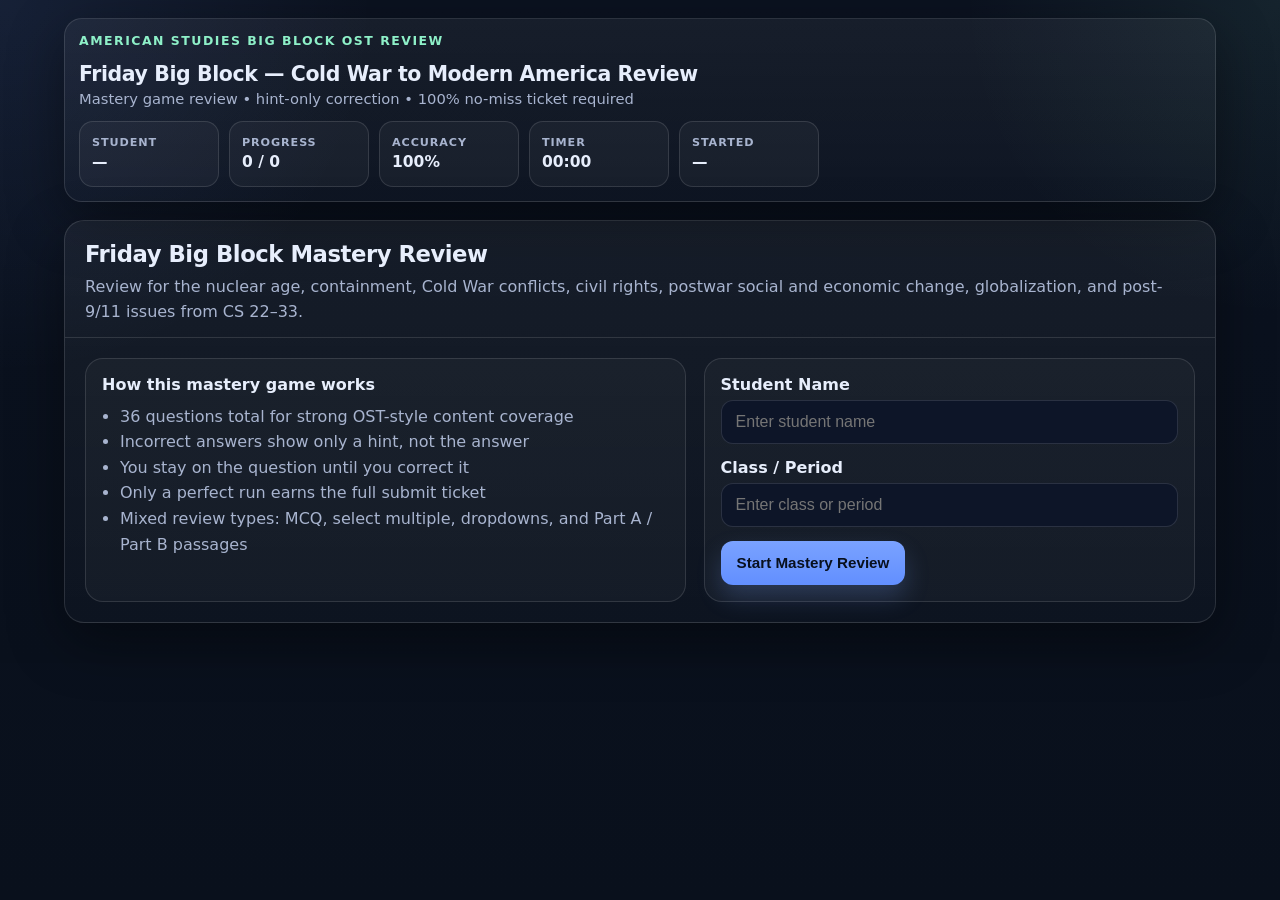
==== games/friday-big-block-cold-war-modern-america-review.html @ 04e7bc6d "Update print statement from 'Hello' to 'Goodbye'" ====
<!doctype html>
<html lang="en">
<head>
<meta charset="utf-8">
<meta name="viewport" content="width=device-width,initial-scale=1">
<title>Friday Big Block — Cold War to Modern America Review</title>
<link rel="stylesheet" href="../styles.css">
<style>
  :root{
    --bg:#0b1220;
    --panel:#111a2f;
    --panel2:#0f1730;
    --text:#e7eefc;
    --muted:#a8b4cf;
    --line:rgba(255,255,255,.12);
    --line-strong:rgba(255,255,255,.22);
    --good:#2bd576;
    --bad:#ff5c7a;
    --warn:#ffd166;
    --accent:#7aa2ff;
    --accent2:#8ef0c8;
    --shadow:0 18px 55px rgba(0,0,0,.40);
    --radius:18px;
  }

  *{box-sizing:border-box}
  html,body{
    margin:0;
    padding:0;
    min-height:100%;
    background:
      radial-gradient(circle at top left, rgba(122,162,255,.10), transparent 26%),
      radial-gradient(circle at top right, rgba(142,240,200,.08), transparent 22%),
      linear-gradient(180deg,#0b1220,#09101c);
    color:var(--text);
    font-family:Inter,system-ui,-apple-system,Segoe UI,Roboto,Helvetica,Arial,sans-serif;
  }

  .wrap{
    max-width:1180px;
    margin:0 auto;
    padding:18px 14px 40px;
  }

  .topbar{
    display:flex;
    justify-content:space-between;
    align-items:center;
    gap:14px;
    flex-wrap:wrap;
    background:linear-gradient(180deg,rgba(255,255,255,.05),rgba(255,255,255,.02));
    border:1px solid var(--line);
    border-radius:18px;
    padding:14px;
    box-shadow:var(--shadow);
    margin-bottom:18px;
  }

  .brand{
    display:flex;
    flex-direction:column;
    gap:4px;
  }

  .eyebrow{
    color:var(--accent2);
    text-transform:uppercase;
    letter-spacing:.12em;
    font-size:.78rem;
    font-weight:900;
  }

  .brand h1{
    margin:0;
    font-size:1.28rem;
    letter-spacing:-.02em;
  }

  .brand .sub{
    color:var(--muted);
    font-size:.92rem;
  }

  .hud{
    display:grid;
    grid-template-columns:repeat(5,minmax(110px,1fr));
    gap:10px;
    width:min(100%,740px);
  }

  .hud-card{
    min-height:66px;
    border:1px solid var(--line);
    border-radius:14px;
    background:rgba(255,255,255,.04);
    padding:10px 12px;
    display:flex;
    flex-direction:column;
    justify-content:center;
  }

  .hud-label{
    color:var(--muted);
    text-transform:uppercase;
    letter-spacing:.08em;
    font-size:.7rem;
    font-weight:900;
    margin-bottom:4px;
  }

  .hud-value{
    font-weight:900;
    font-size:.97rem;
    line-height:1.2;
    word-break:break-word;
  }

  .screen{display:none}
  .screen.active{display:block}

  .panel{
    background:linear-gradient(180deg,rgba(255,255,255,.05),rgba(255,255,255,.02));
    border:1px solid var(--line);
    border-radius:20px;
    box-shadow:var(--shadow);
    overflow:hidden;
  }

  .panel-head{
    padding:20px 20px 12px;
    border-bottom:1px solid var(--line);
  }

  .panel-head h2{
    margin:0 0 8px;
    font-size:1.42rem;
    letter-spacing:-.02em;
  }

  .panel-head p{
    margin:0;
    color:var(--muted);
    line-height:1.55;
  }

  .panel-body{padding:20px}

  .start-grid{
    display:grid;
    grid-template-columns:1.1fr .9fr;
    gap:18px;
  }

  .card{
    border:1px solid var(--line);
    border-radius:18px;
    background:rgba(255,255,255,.03);
    padding:16px;
  }

  .card h3{
    margin:0 0 10px;
    font-size:1rem;
  }

  .card ul{
    margin:0;
    padding-left:18px;
    color:var(--muted);
    line-height:1.6;
  }

  .field{margin-bottom:14px}

  label{
    display:block;
    margin-bottom:6px;
    font-weight:800;
  }

  input{
    width:100%;
    padding:12px 14px;
    border-radius:12px;
    border:1px solid var(--line);
    background:#0d1528;
    color:var(--text);
    outline:none;
    font-size:1rem;
  }

  input:focus{
    border-color:var(--accent);
    box-shadow:0 0 0 3px rgba(122,162,255,.18);
  }

  .actions{
    display:flex;
    gap:10px;
    flex-wrap:wrap;
    margin-top:14px;
  }

  button, .linkbtn{
    appearance:none;
    border:none;
    cursor:pointer;
    border-radius:12px;
    min-height:44px;
    padding:11px 16px;
    font-weight:900;
    font-size:.95rem;
    transition:transform .12s ease, opacity .12s ease, background .12s ease;
    text-decoration:none;
    display:inline-flex;
    align-items:center;
    justify-content:center;
  }

  button:hover, .linkbtn:hover{transform:translateY(-1px)}
  button:active, .linkbtn:active{transform:translateY(0)}

  .btn-primary{
    background:linear-gradient(180deg,#7aa2ff,#628fff);
    color:#08101e;
    box-shadow:0 12px 24px rgba(122,162,255,.22);
  }

  .btn-secondary{
    background:rgba(255,255,255,.05);
    color:var(--text);
    border:1px solid var(--line);
  }

  .btn-bad{
    background:linear-gradient(180deg,#ff7993,#ff5c7a);
    color:#210913;
    box-shadow:0 12px 24px rgba(255,92,122,.2);
  }

  .meta-row{
    display:flex;
    justify-content:space-between;
    align-items:center;
    gap:12px;
    flex-wrap:wrap;
    margin-bottom:14px;
  }

  .pill{
    display:inline-flex;
    align-items:center;
    gap:8px;
    padding:8px 12px;
    border-radius:999px;
    border:1px solid var(--line);
    background:rgba(255,255,255,.04);
    color:var(--muted);
    font-size:.86rem;
    font-weight:800;
  }

  .progress{
    width:100%;
    height:12px;
    border-radius:999px;
    background:rgba(255,255,255,.06);
    border:1px solid var(--line);
    overflow:hidden;
    margin-bottom:18px;
  }

  .progress-bar{
    width:0%;
    height:100%;
    background:linear-gradient(90deg,var(--accent),var(--accent2));
    transition:width .22s ease;
  }

  .question-card{
    border:1px solid var(--line);
    border-radius:18px;
    background:rgba(255,255,255,.03);
    padding:18px;
  }

  .q-top{
    display:flex;
    justify-content:space-between;
    align-items:flex-start;
    gap:10px;
    flex-wrap:wrap;
    margin-bottom:12px;
  }

  .q-num, .q-type{
    display:inline-flex;
    align-items:center;
    padding:7px 11px;
    border-radius:999px;
    font-weight:900;
    font-size:.82rem;
    letter-spacing:.04em;
  }

  .q-num{
    background:rgba(122,162,255,.14);
    border:1px solid rgba(122,162,255,.28);
    color:#dce6ff;
  }

  .q-type{
    background:rgba(255,255,255,.05);
    border:1px solid var(--line);
    color:var(--muted);
    text-transform:uppercase;
  }

  .question-text{
    font-size:1.06rem;
    line-height:1.58;
    font-weight:800;
    margin-bottom:14px;
  }

  .small-inst{
    margin:-4px 0 12px;
    color:var(--warn);
    font-size:.92rem;
    font-weight:800;
  }

  .passage{
    border:1px solid var(--line);
    border-radius:16px;
    background:#0c1427;
    padding:14px;
    margin-bottom:14px;
    line-height:1.65;
    color:#d7e3fb;
  }

  .passage-title{
    color:var(--accent2);
    font-size:.82rem;
    font-weight:900;
    text-transform:uppercase;
    letter-spacing:.08em;
    margin-bottom:8px;
  }

  .options{
    display:grid;
    gap:10px;
  }

  .option{
    display:flex;
    align-items:flex-start;
    gap:12px;
    padding:12px 13px;
    border:1px solid var(--line);
    border-radius:14px;
    background:rgba(255,255,255,.03);
    cursor:pointer;
    transition:border-color .14s ease, background .14s ease;
  }

  .option:hover{
    border-color:var(--line-strong);
    background:rgba(255,255,255,.05);
  }

  .option input{
    width:auto;
    margin:3px 0 0;
    box-shadow:none;
    accent-color:#7aa2ff;
  }

  .option-letter{
    min-width:26px;
    height:26px;
    border-radius:999px;
    display:inline-flex;
    align-items:center;
    justify-content:center;
    background:rgba(122,162,255,.14);
    color:#dce6ff;
    font-weight:900;
    font-size:.84rem;
  }

  .option-text{
    flex:1;
    line-height:1.5;
  }

  .feedback{
    display:none;
    margin-top:14px;
    padding:12px 14px;
    border-radius:14px;
    border:1px solid var(--line);
    line-height:1.55;
  }

  .feedback.show{display:block}
  .feedback.good{
    border-color:rgba(43,213,118,.35);
    background:rgba(43,213,118,.10);
    color:#d7ffe4;
  }
  .feedback.bad{
    border-color:rgba(255,209,102,.35);
    background:rgba(255,209,102,.10);
    color:#fff0bf;
  }

  .part-block{
    border:1px solid var(--line);
    border-radius:14px;
    background:rgba(255,255,255,.02);
    padding:14px;
    margin-bottom:12px;
  }

  .part-label{
    color:var(--warn);
    font-size:.8rem;
    font-weight:900;
    text-transform:uppercase;
    letter-spacing:.08em;
    margin-bottom:8px;
  }

  .dropdown-row{
    display:flex;
    flex-wrap:wrap;
    gap:10px;
    align-items:center;
    line-height:1.7;
    font-size:1rem;
    margin-bottom:14px;
  }

  select{
    padding:10px 12px;
    border-radius:10px;
    border:1px solid var(--line);
    background:#0d1528;
    color:var(--text);
    font-size:.98rem;
    outline:none;
  }

  .ticket{
    border:1px solid rgba(43,213,118,.35);
    border-radius:18px;
    background:rgba(43,213,118,.09);
    padding:18px;
    margin-top:16px;
  }

  .ticket h3{
    margin:0 0 12px;
    color:#d7ffe4;
  }

  .ticket-grid{
    display:grid;
    grid-template-columns:repeat(2,minmax(0,1fr));
    gap:12px;
  }

  .ticket-item{
    border:1px solid rgba(255,255,255,.10);
    border-radius:14px;
    background:rgba(0,0,0,.14);
    padding:12px;
  }

  .ticket-label{
    color:var(--muted);
    font-size:.76rem;
    text-transform:uppercase;
    letter-spacing:.08em;
    font-weight:900;
    margin-bottom:6px;
  }

  .ticket-value{
    font-size:1rem;
    font-weight:900;
    line-height:1.3;
  }

  .summary-grid{
    display:grid;
    grid-template-columns:repeat(4,minmax(0,1fr));
    gap:14px;
    margin:18px 0;
  }

  .summary-card{
    border:1px solid var(--line);
    border-radius:16px;
    background:rgba(255,255,255,.03);
    padding:14px;
  }

  .summary-card .label{
    color:var(--muted);
    font-size:.76rem;
    text-transform:uppercase;
    letter-spacing:.08em;
    font-weight:900;
    margin-bottom:6px;
  }

  .summary-card .value{
    font-size:1.2rem;
    font-weight:900;
    letter-spacing:-.02em;
  }

  .review-box{
    border:1px solid var(--line);
    border-radius:18px;
    background:rgba(255,255,255,.03);
    padding:16px;
    margin-top:12px;
  }

  .review-box h3{
    margin:0 0 10px;
    font-size:1rem;
  }

  .review-box ul{
    margin:0;
    padding-left:18px;
    color:var(--muted);
    line-height:1.65;
  }

  .hidden{display:none !important}

  @media (max-width: 980px){
    .hud{grid-template-columns:repeat(2,minmax(140px,1fr))}
    .start-grid{grid-template-columns:1fr}
    .summary-grid{grid-template-columns:repeat(2,minmax(0,1fr))}
    .ticket-grid{grid-template-columns:1fr}
  }

  @media (max-width: 640px){
    .wrap{padding:12px 10px 28px}
    .panel-head,.panel-body{padding:14px}
    .summary-grid{grid-template-columns:1fr}
    .hud{grid-template-columns:1fr 1fr}
  }
</style>
</head>
<body>
<div class="wrap">
  <div class="topbar">
    <div class="brand">
      <div class="eyebrow">American Studies Big Block OST Review</div>
      <h1>Friday Big Block — Cold War to Modern America Review</h1>
      <div class="sub">Mastery game review • hint-only correction • 100% no-miss ticket required</div>
    </div>

    <div class="hud">
      <div class="hud-card">
        <div class="hud-label">Student</div>
        <div class="hud-value" id="hudStudent">—</div>
      </div>
      <div class="hud-card">
        <div class="hud-label">Progress</div>
        <div class="hud-value" id="hudProgress">0 / 0</div>
      </div>
      <div class="hud-card">
        <div class="hud-label">Accuracy</div>
        <div class="hud-value" id="hudAccuracy">100%</div>
      </div>
      <div class="hud-card">
        <div class="hud-label">Timer</div>
        <div class="hud-value" id="hudTimer">00:00</div>
      </div>
      <div class="hud-card">
        <div class="hud-label">Started</div>
        <div class="hud-value" id="hudStarted">—</div>
      </div>
    </div>
  </div>

  <section id="startScreen" class="screen active">
    <div class="panel">
      <div class="panel-head">
        <h2>Friday Big Block Mastery Review</h2>
        <p>
          Review for the nuclear age, containment, Cold War conflicts, civil rights,
          postwar social and economic change, globalization, and post-9/11 issues from CS 22–33.
        </p>
      </div>
      <div class="panel-body">
        <div class="start-grid">
          <div class="card">
            <h3>How this mastery game works</h3>
            <ul>
              <li>36 questions total for strong OST-style content coverage</li>
              <li>Incorrect answers show only a hint, not the answer</li>
              <li>You stay on the question until you correct it</li>
              <li>Only a perfect run earns the full submit ticket</li>
              <li>Mixed review types: MCQ, select multiple, dropdowns, and Part A / Part B passages</li>
            </ul>
          </div>

          <div class="card">
            <div class="field">
              <label for="studentName">Student Name</label>
              <input id="studentName" type="text" placeholder="Enter student name">
            </div>
            <div class="field">
              <label for="studentClass">Class / Period</label>
              <input id="studentClass" type="text" placeholder="Enter class or period">
            </div>
            <div class="actions">
              <button id="startBtn" class="btn-primary">Start Mastery Review</button>
            </div>
          </div>
        </div>
      </div>
    </div>
  </section>

  <section id="gameScreen" class="screen">
    <div class="panel">
      <div class="panel-head">
        <div class="meta-row">
          <div class="pill" id="topicPill">Topic</div>
          <div class="pill" id="typePill">Question Type</div>
        </div>
        <div class="progress"><div class="progress-bar" id="progressBar"></div></div>
      </div>

      <div class="panel-body">
        <div class="question-card">
          <div class="q-top">
            <div class="q-num" id="qNumber">Question 1</div>
            <div class="q-type" id="qTypeTag">MCQ</div>
          </div>

          <div id="passageWrap" class="hidden"></div>
          <div id="questionWrap"></div>

          <div id="feedbackBox" class="feedback"></div>

          <div class="actions">
            <button id="submitBtn" class="btn-primary hidden">Submit Answer</button>
            <button id="nextBtn" class="btn-secondary hidden">Next Question</button>
            <button id="restartRunBtn" class="btn-bad">Restart Run</button>
            <a class="linkbtn btn-secondary" href="../index.html">Back to Hub</a>
          </div>
        </div>
      </div>
    </div>
  </section>

  <section id="resultsScreen" class="screen">
    <div class="panel">
      <div class="panel-head">
        <h2 id="resultsTitle">Run Complete</h2>
        <p id="resultsLine">Results summary.</p>
      </div>

      <div class="panel-body">
        <div class="summary-grid">
          <div class="summary-card">
            <div class="label">Student</div>
            <div class="value" id="resultStudent">—</div>
          </div>
          <div class="summary-card">
            <div class="label">Score</div>
            <div class="value" id="resultScore">0 / 0</div>
          </div>
          <div class="summary-card">
            <div class="label">Accuracy</div>
            <div class="value" id="resultAccuracy">0%</div>
          </div>
          <div class="summary-card">
            <div class="label">Time</div>
            <div class="value" id="resultTime">00:00</div>
          </div>
        </div>

        <div class="summary-grid">
          <div class="summary-card">
            <div class="label">Class / Period</div>
            <div class="value" id="resultClass">—</div>
          </div>
          <div class="summary-card">
            <div class="label">Started</div>
            <div class="value" id="resultStarted">—</div>
          </div>
          <div class="summary-card">
            <div class="label">Completed</div>
            <div class="value" id="resultCompleted">—</div>
          </div>
          <div class="summary-card">
            <div class="label">Mastery Status</div>
            <div class="value" id="resultMastery">Retry</div>
          </div>
        </div>

        <div class="review-box">
          <h3>Review Targets</h3>
          <ul id="reviewList"></ul>
        </div>

        <div id="ticketBox" class="ticket hidden">
          <h3>Full Submit Ticket — Perfect Run</h3>
          <div class="ticket-grid">
            <div class="ticket-item">
              <div class="ticket-label">Student</div>
              <div class="ticket-value" id="ticketStudent">—</div>
            </div>
            <div class="ticket-item">
              <div class="ticket-label">Class / Period</div>
              <div class="ticket-value" id="ticketClass">—</div>
            </div>
            <div class="ticket-item">
              <div class="ticket-label">Game</div>
              <div class="ticket-value">Friday Big Block — Cold War to Modern America Review</div>
            </div>
            <div class="ticket-item">
              <div class="ticket-label">Accuracy</div>
              <div class="ticket-value">100%</div>
            </div>
            <div class="ticket-item">
              <div class="ticket-label">Started</div>
              <div class="ticket-value" id="ticketStarted">—</div>
            </div>
            <div class="ticket-item">
              <div class="ticket-label">Completed</div>
              <div class="ticket-value" id="ticketCompleted">—</div>
            </div>
            <div class="ticket-item">
              <div class="ticket-label">Run Time</div>
              <div class="ticket-value" id="ticketTime">00:00</div>
            </div>
            <div class="ticket-item">
              <div class="ticket-label">Completion Code</div>
              <div class="ticket-value" id="ticketCode">—</div>
            </div>
          </div>
        </div>

        <div class="actions">
          <button id="playAgainBtn" class="btn-primary">Play Again</button>
          <a class="linkbtn btn-secondary" href="../index.html">Back to Hub</a>
        </div>
      </div>
    </div>
  </section>
</div>

<script>
const LETTERS = "ABCDEFGHIJKLMNOPQRSTUVWXYZ".split("");

function shuffle(array){
  const arr = array.slice();
  for(let i = arr.length - 1; i > 0; i--){
    const j = Math.floor(Math.random() * (i + 1));
    [arr[i], arr[j]] = [arr[j], arr[i]];
  }
  return arr;
}

function formatTime(seconds){
  const m = Math.floor(seconds / 60).toString().padStart(2,"0");
  const s = (seconds % 60).toString().padStart(2,"0");
  return `${m}:${s}`;
}

function formatDateTime(d){
  return new Intl.DateTimeFormat("en-US",{
    year:"numeric",
    month:"short",
    day:"numeric",
    hour:"numeric",
    minute:"2-digit"
  }).format(d);
}

function slugify(str){
  return String(str).toLowerCase().replace(/[^a-z0-9]+/g,"-").replace(/^-|-$/g,"");
}

const bank = [
  {topic:"Nuclear Age",type:"mcq",prompt:"Why did the atomic bomb change the nature of war?",options:["it introduced a weapon capable of massive destruction","it ended all military competition","it made conventional armies unnecessary overnight","it reduced fear of international conflict"],correct:0,hint:"Focus on destructive power and global fear."},
  {topic:"Nuclear Age",type:"mcq",prompt:"What was one major Cold War effect of Soviet atomic weapons development in 1949?",options:["an intensified arms race","the end of U.S. superpower status","the collapse of NATO","the immediate end of containment"],correct:0,hint:"The U.S. no longer had a nuclear monopoly."},
  {topic:"Nuclear Age",type:"multi",prompt:"Select all effects of atomic weapons after World War II.",instruction:"Select all that apply.",options:["growth of superpower rivalry","fear of nuclear war","arms competition","elimination of international tension"],correct:[0,1,2],hint:"Three answers show increased tension, not peace."},

  {topic:"Containment",type:"mcq",prompt:"What was the central goal of containment?",options:["to stop the spread of communism","to expand colonial empires","to reduce all foreign aid","to end military alliances"],correct:0,hint:"The U.S. wanted to limit communist expansion, not ignore it."},
  {topic:"Containment",type:"mcq",prompt:"Which policy provided economic aid to rebuild Europe and reduce communist appeal?",options:["Marshall Plan","Dawes Act","New Deal","Neutrality Acts"],correct:0,hint:"Think postwar recovery in Europe."},
  {topic:"Containment",type:"mcq",prompt:"Which alliance committed the U.S. and Western Europe to collective defense?",options:["NATO","League of Nations","Warsaw Pact","CCC"],correct:0,hint:"A North Atlantic alliance."},
  {topic:"Containment",type:"multi",prompt:"Select all examples of containment policy.",instruction:"Select all that apply.",options:["Truman Doctrine","Marshall Plan","NATO","Homestead Act"],correct:[0,1,2],hint:"Three belong to Cold War foreign policy; one clearly does not."},
  {topic:"Containment",type:"dropdown",prompt:"Complete the sentence using the best terms.",sentenceParts:["Containment shaped U.S. action in both the "," War and the "," War in Asia."],blanks:[{options:["Korean","Civil","Spanish-American"],correct:"Korean"},{options:["Vietnam","Revolutionary","Crimean"],correct:"Vietnam"}],hint:"Both were Cold War-era conflicts in Asia."},

  {topic:"Cold War Conflicts",type:"mcq",prompt:"Why was the Korean War significant in Cold War history?",options:["it showed containment would involve military force","it ended Soviet influence everywhere","it eliminated tensions with China","it began after the fall of the Berlin Wall"],correct:0,hint:"Think first major shooting war tied to containment."},
  {topic:"Cold War Conflicts",type:"mcq",prompt:"What made the Cuban Missile Crisis especially dangerous?",options:["it brought the superpowers close to nuclear war","it ended U.S.-Soviet rivalry","it removed all missiles from Europe forever","it caused the fall of communism"],correct:0,hint:"This was the closest direct confrontation of the nuclear era."},
  {topic:"Cold War Conflicts",type:"passage-mcq",passageTitle:"Passage",passage:"Many Americans opposed the war because they believed the government had drawn the country into a costly conflict with no clear end while domestic problems worsened at home.",prompt:"Which war is best described?",options:["Vietnam War","War of 1812","Spanish-American War","Persian Gulf War"],correct:0,hint:"Think televised war, protests, and division at home."},
  {topic:"Cold War Conflicts",type:"partAB",partA:{prompt:"Part A: Why did the Vietnam War produce major division within the United States?",options:["many Americans questioned the war’s purpose and cost","the war had no connection to Cold War policy","it immediately united both political parties","there were no protests or domestic consequences"],correct:0},partB:{prompt:"Part B: Which evidence best supports the answer to Part A?",options:["anti-war protests and debates over spending and casualties grew nationwide","the war led to total domestic agreement","the U.S. avoided military intervention entirely","the conflict had no impact on public opinion"],correct:0},hint:"Think protests, cost, casualties, and disagreement over policy."},

  {topic:"Second Red Scare",type:"mcq",prompt:"What fear fueled the Second Red Scare?",options:["fear of communist infiltration and subversion","fear of industrial monopolies","fear of western settlement","fear of women voting"],correct:0,hint:"The concern centered on communism inside American institutions."},
  {topic:"Second Red Scare",type:"mcq",prompt:"What is McCarthyism best known for?",options:["making accusations of communist ties with weak evidence","ending blacklists in Hollywood","supporting desegregation lawsuits","creating NATO"],correct:0,hint:"Think accusations first, proof second."},
  {topic:"Second Red Scare",type:"multi",prompt:"Select all actions associated with the Second Red Scare.",instruction:"Select all that apply.",options:["HUAC investigations","blacklisting","McCarthyism","Brown v. Board rulings"],correct:[0,1,2],hint:"Three reflect anti-communist investigations, not civil rights cases."},
  {topic:"Second Red Scare",type:"passage-mcq",passageTitle:"Passage",passage:"Actors, writers, professors, and public employees were sometimes investigated or denied work because they were suspected of disloyal political beliefs.",prompt:"Which Cold War development is best reflected?",options:["Second Red Scare","Progressive reform","Great Society","Imperialism"],correct:0,hint:"The key clue is suspicion of communist disloyalty."},

  {topic:"End of Cold War",type:"mcq",prompt:"What did the fall of the Berlin Wall symbolize?",options:["the weakening of communist control in Eastern Europe","the beginning of Reconstruction","the rise of fascism in Europe","the start of the Korean War"],correct:0,hint:"This wall’s fall represented the collapse of a divided communist order."},
  {topic:"End of Cold War",type:"mcq",prompt:"How did U.S. pressure contribute to the end of the Cold War?",options:["economic and military pressure strained communist systems","it directly occupied the Soviet Union","it ended all democracy movements in Eastern Europe","it eliminated the global economy"],correct:0,hint:"Think pressure, competition, and internal weakness."},
  {topic:"End of Cold War",type:"dropdown",prompt:"Complete the sentence using the best terms.",sentenceParts:["After the Cold War ended, many former communist states moved toward "," reforms and "," economies."],blanks:[{options:["democratic","monarchical","segregationist"],correct:"democratic"},{options:["free-market","feudal","command-only"],correct:"free-market"}],hint:"The transition was political and economic."},

  {topic:"Civil Rights & Social Equality",type:"mcq",prompt:"What was a central goal of post-World War II civil rights movements?",options:["expanding equal rights and opportunities for marginalized groups","ending all federal law","strengthening segregation","limiting public participation"],correct:0,hint:"The key idea is equality, not separation."},
  {topic:"Civil Rights & Social Equality",type:"mcq",prompt:"Which organization is most associated with legal challenges to segregation?",options:["NAACP","NATO","EPA","TVA"],correct:0,hint:"This organization worked through the courts."},
  {topic:"Civil Rights & Social Equality",type:"mcq",prompt:"Which organization is closely associated with Martin Luther King Jr. and nonviolent protest?",options:["SCLC","FDIC","HUAC","CCC"],correct:0,hint:"Southern Christian leadership."},
  {topic:"Civil Rights & Social Equality",type:"multi",prompt:"Select all examples of civil rights activism from this period.",instruction:"Select all that apply.",options:["Montgomery Bus Boycott","Freedom Rides","March on Washington","Dawes Act"],correct:[0,1,2],hint:"Three are civil rights actions, one is a 19th-century land policy."},
  {topic:"Civil Rights & Social Equality",type:"partAB",partA:{prompt:"Part A: Why is Brown v. Board of Education important?",options:["it challenged legal segregation in public schools","it expanded Prohibition","it created NATO","it ended the Great Depression"],correct:0},partB:{prompt:"Part B: Which broader result followed from the logic of Brown?",options:["greater pressure to dismantle segregation in public life","the expansion of Jim Crow laws","the end of all protest movements","the creation of containment"],correct:0},hint:"Think school desegregation leading to wider civil rights change."},
  {topic:"Civil Rights & Social Equality",type:"passage-mcq",passageTitle:"Passage",passage:"Activists rode interstate buses into the South to challenge segregation and provoke federal enforcement of court decisions.",prompt:"Which action is described?",options:["Freedom Rides","Blacklisting","Containment","Victory gardens"],correct:0,hint:"Interstate buses are the key clue."},
  {topic:"Civil Rights & Social Equality",type:"dropdown",prompt:"Complete the sentence using the best terms.",sentenceParts:["The "," helped outlaw discrimination in public life, while the "," targeted barriers to voting."],blanks:[{options:["Civil Rights Act","Neutrality Act","Kellogg-Briand Pact"],correct:"Civil Rights Act"},{options:["Voting Rights Act","18th Amendment","Marshall Plan"],correct:"Voting Rights Act"}],hint:"One law addressed discrimination broadly, the other voting access specifically."},

  {topic:"Postwar America",type:"mcq",prompt:"What helped drive suburban growth after World War II?",options:["economic prosperity and housing demand","the collapse of highways","the end of automobile ownership","strict anti-development laws"],correct:0,hint:"Think prosperity, families, and new housing."},
  {topic:"Postwar America",type:"mcq",prompt:"What does the term Baby Boom refer to?",options:["a sharp rise in births after World War II","an increase in stock speculation","the start of the Cold War","growth of communist governments"],correct:0,hint:"This is demographic, not military or economic."},
  {topic:"Postwar America",type:"passage-mcq",passageTitle:"Passage",passage:"Many families left city centers for newly built developments outside urban areas, while television, cars, and consumer goods reshaped daily life.",prompt:"Which era is best reflected in the passage?",options:["postwar economic boom","Reconstruction","Progressive Era","Great Migration"],correct:0,hint:"Think prosperity and suburban life after WWII."},
  {topic:"Postwar America",type:"multi",prompt:"Select all examples of postwar science and technology affecting American life.",instruction:"Select all that apply.",options:["television","polio vaccine","passenger jet travel","the Articles of Confederation"],correct:[0,1,2],hint:"Three are modern postwar developments, one is an 18th-century document."},

  {topic:"Migration & Demographic Change",type:"mcq",prompt:"What was one major reason people moved from the Rust Belt to the Sun Belt?",options:["job growth in the South and West","the end of air conditioning","a ban on internal migration","the collapse of all highways"],correct:0,hint:"The move followed opportunity, especially in newer industries and defense jobs."},
  {topic:"Migration & Demographic Change",type:"mcq",prompt:"What was one major effect of the 1965 Immigration Act?",options:["greater immigration from Asia, Africa, and Latin America","the complete end of immigration to the U.S.","a return to earlier ethnic quotas","the elimination of bilingual education debates"],correct:0,hint:"This law changed where more immigrants came from."},
  {topic:"Migration & Demographic Change",type:"dropdown",prompt:"Complete the sentence using the best terms.",sentenceParts:["Postwar movement to suburbs often involved "," and discriminatory lending known as ","."],blanks:[{options:["white flight","collective bargaining","containment"],correct:"white flight"},{options:["redlining","rationing","appeasement"],correct:"redlining"}],hint:"One term is migration, the other is discriminatory housing finance."},

  {topic:"Government Debate & Economy",type:"mcq",prompt:"What was Reaganomics most associated with?",options:["supply-side economics and deregulation","New Deal job creation","Prohibition enforcement","civil service reform"],correct:0,hint:"Think lower taxes, less regulation, and market-oriented policy."},
  {topic:"Government Debate & Economy",type:"mcq",prompt:"Why did environmental issues become major political debates after World War II?",options:["research and public concern grew over pollution and related harms","the EPA opposed environmental protection","industrial growth ended completely","all parties agreed on environmental policy"],correct:0,hint:"The debate followed rising awareness of pollution and health effects."},
  {topic:"Government Debate & Economy",type:"multi",prompt:"Select all areas that became major debates over the role of government between 1945 and 1994.",instruction:"Select all that apply.",options:["economy","environmental protection","social welfare","national security"],correct:[0,1,2,3],hint:"All four are explicitly part of the standard."},

  {topic:"Globalization & Post-Cold War",type:"mcq",prompt:"What economic shift has affected many American workers since the 1990s?",options:["movement from manufacturing toward service and technology work","a return to a fully agricultural economy","the end of outsourcing debates","the elimination of information technology jobs"],correct:0,hint:"Think fewer factory jobs, more service and tech roles."},
  {topic:"Globalization & Post-Cold War",type:"mcq",prompt:"How has improved global communication affected the American economy?",options:["it increased connections through computers, the internet, and mobile phones","it ended international trade","it eliminated overseas competition","it reduced global business activity"],correct:0,hint:"The answer is about digital connectivity, not isolation."},
  {topic:"Globalization & Post-Cold War",type:"passage-mcq",passageTitle:"Passage",passage:"A factory town lost jobs as companies shifted production overseas, while new employment grew in software, services, and information technology.",prompt:"Which broader change is best described?",options:["globalization and the shift to service-sector work","the Great Migration","containment policy","the New Deal"],correct:0,hint:"The key clues are overseas competition and a changing job base."},

  {topic:"Post-9/11 Challenges",type:"mcq",prompt:"What major debate intensified after September 11, 2001?",options:["how to balance national security and civil liberties","whether to return to Prohibition","how to divide western land","whether to create the Federal Reserve"],correct:0,hint:"Security concerns rose, but so did worries about rights."},
  {topic:"Post-9/11 Challenges",type:"mcq",prompt:"Why did the USA PATRIOT Act generate controversy?",options:["it expanded government surveillance powers","it ended airport security","it reduced anti-terror investigations","it repealed civil rights laws"],correct:0,hint:"The controversy involved government monitoring and privacy."},
  {topic:"Post-9/11 Challenges",type:"multi",prompt:"Select all issues highlighted in post-9/11 domestic policy debates.",instruction:"Select all that apply.",options:["civil liberties vs. security","Islamophobia and xenophobia","domestic terrorism fears","the repeal of World War II rationing"],correct:[0,1,2],hint:"Three fit the 21st-century security context, one clearly does not."}
];

const startScreen = document.getElementById("startScreen");
const gameScreen = document.getElementById("gameScreen");
const resultsScreen = document.getElementById("resultsScreen");

const studentNameInput = document.getElementById("studentName");
const studentClassInput = document.getElementById("studentClass");
const startBtn = document.getElementById("startBtn");

const hudStudent = document.getElementById("hudStudent");
const hudProgress = document.getElementById("hudProgress");
const hudAccuracy = document.getElementById("hudAccuracy");
const hudTimer = document.getElementById("hudTimer");
const hudStarted = document.getElementById("hudStarted");

const topicPill = document.getElementById("topicPill");
const typePill = document.getElementById("typePill");
const progressBar = document.getElementById("progressBar");
const qNumber = document.getElementById("qNumber");
const qTypeTag = document.getElementById("qTypeTag");
const passageWrap = document.getElementById("passageWrap");
const questionWrap = document.getElementById("questionWrap");
const feedbackBox = document.getElementById("feedbackBox");

const submitBtn = document.getElementById("submitBtn");
const nextBtn = document.getElementById("nextBtn");
const restartRunBtn = document.getElementById("restartRunBtn");

const resultsTitle = document.getElementById("resultsTitle");
const resultsLine = document.getElementById("resultsLine");
const resultStudent = document.getElementById("resultStudent");
const resultScore = document.getElementById("resultScore");
const resultAccuracy = document.getElementById("resultAccuracy");
const resultTime = document.getElementById("resultTime");
const resultClass = document.getElementById("resultClass");
const resultStarted = document.getElementById("resultStarted");
const resultCompleted = document.getElementById("resultCompleted");
const resultMastery = document.getElementById("resultMastery");
const reviewList = document.getElementById("reviewList");
const ticketBox = document.getElementById("ticketBox");
const ticketStudent = document.getElementById("ticketStudent");
const ticketClass = document.getElementById("ticketClass");
const ticketStarted = document.getElementById("ticketStarted");
const ticketCompleted = document.getElementById("ticketCompleted");
const ticketTime = document.getElementById("ticketTime");
const ticketCode = document.getElementById("ticketCode");
const playAgainBtn = document.getElementById("playAgainBtn");

let questions = [];
let currentIndex = 0;
let correctCount = 0;
let answeredCount = 0;
let missCount = 0;
let missesByTopic = {};
let timerSeconds = 0;
let timerInterval = null;
let startedAt = null;
let completedAt = null;
let studentName = "";
let studentClass = "";

function cloneDeep(obj){
  return JSON.parse(JSON.stringify(obj));
}

function shuffleChoicesForMcq(q){
  const correctText = q.options[q.correct];
  q.options = shuffle(q.options);
  q.correct = q.options.indexOf(correctText);
  return q;
}

function shuffleChoicesForMulti(q){
  const correctTexts = q.correct.map(i => q.options[i]);
  q.options = shuffle(q.options);
  q.correct = correctTexts.map(text => q.options.indexOf(text)).sort((a,b)=>a-b);
  return q;
}

function shuffleChoicesForPartAB(q){
  const aCorrectText = q.partA.options[q.partA.correct];
  q.partA.options = shuffle(q.partA.options);
  q.partA.correct = q.partA.options.indexOf(aCorrectText);

  const bCorrectText = q.partB.options[q.partB.correct];
  q.partB.options = shuffle(q.partB.options);
  q.partB.correct = q.partB.options.indexOf(bCorrectText);
  return q;
}

function buildRun(){
  const built = bank.map(q => {
    const c = cloneDeep(q);
    if(c.type === "mcq" || c.type === "passage-mcq") return shuffleChoicesForMcq(c);
    if(c.type === "multi") return shuffleChoicesForMulti(c);
    if(c.type === "partAB") return shuffleChoicesForPartAB(c);
    if(c.type === "dropdown"){
      c.blanks = c.blanks.map(b => ({...b, options: shuffle(b.options)}));
      return c;
    }
    return c;
  });
  return shuffle(built);
}

function readableType(type){
  const map = {
    mcq:"Multiple Choice",
    multi:"Select Multiple",
    dropdown:"Dropdown",
    partAB:"Part A / Part B",
    "passage-mcq":"Passage-Based"
  };
  return map[type] || type;
}

function updateHud(){
  hudProgress.textContent = `${answeredCount} / ${questions.length}`;
  const acc = answeredCount ? Math.round((correctCount / answeredCount) * 100) : 100;
  hudAccuracy.textContent = `${acc}%`;
  hudTimer.textContent = formatTime(timerSeconds);
  progressBar.style.width = questions.length ? `${(answeredCount / questions.length) * 100}%` : "0%";
}

function startRun(){
  studentName = studentNameInput.value.trim() || "Student";
  studentClass = studentClassInput.value.trim() || "—";
  questions = buildRun();
  currentIndex = 0;
  correctCount = 0;
  answeredCount = 0;
  missCount = 0;
  missesByTopic = {};
  startedAt = new Date();
  timerSeconds = 0;

  hudStudent.textContent = studentName;
  hudStarted.textContent = formatDateTime(startedAt);
  updateHud();

  if(timerInterval) clearInterval(timerInterval);
  timerInterval = setInterval(() => {
    timerSeconds++;
    hudTimer.textContent = formatTime(timerSeconds);
  }, 1000);

  startScreen.classList.remove("active");
  resultsScreen.classList.remove("active");
  gameScreen.classList.add("active");

  renderQuestion();
}

function setFeedback(message, type){
  feedbackBox.className = `feedback show ${type}`;
  feedbackBox.innerHTML = message;
}

function clearFeedback(){
  feedbackBox.className = "feedback";
  feedbackBox.textContent = "";
}

function renderPassage(q){
  passageWrap.innerHTML = "";
  if(q.passage){
    passageWrap.classList.remove("hidden");
    passageWrap.innerHTML = `
      <div class="passage">
        <div class="passage-title">${q.passageTitle || "Passage"}</div>
        <div>${q.passage}</div>
      </div>
    `;
  } else {
    passageWrap.classList.add("hidden");
  }
}

function renderOptions(options, mode, name){
  return `<div class="options">` + options.map((opt,i)=>`
    <label class="option">
      <input type="${mode === "single" ? "radio" : "checkbox"}" name="${name}" value="${i}">
      <span class="option-letter">${LETTERS[i]}</span>
      <span class="option-text">${opt}</span>
    </label>
  `).join("") + `</div>`;
}

function renderDropdownQuestion(q){
  let html = `<div class="question-text">${q.prompt}</div>`;
  html += `<div class="dropdown-row">`;
  q.sentenceParts.forEach((part, idx) => {
    html += `<span>${part}</span>`;
    if(idx < q.blanks.length){
      html += `<select data-blank-index="${idx}">` +
        `<option value="">Select...</option>` +
        q.blanks[idx].options.map(opt => `<option value="${opt}">${opt}</option>`).join("") +
        `</select>`;
    }
  });
  html += `</div>`;
  return html;
}

function renderPartAB(q){
  return `
    <div class="part-block">
      <div class="part-label">Part A</div>
      <div class="question-text" style="font-size:1rem;margin-bottom:10px;">${q.partA.prompt}</div>
      ${renderOptions(q.partA.options, "single", "partA")}
    </div>
    <div class="part-block">
      <div class="part-label">Part B</div>
      <div class="question-text" style="font-size:1rem;margin-bottom:10px;">${q.partB.prompt}</div>
      ${renderOptions(q.partB.options, "single", "partB")}
    </div>
  `;
}

function renderQuestion(){
  clearFeedback();
  submitBtn.classList.add("hidden");
  nextBtn.classList.add("hidden");

  const q = questions[currentIndex];
  qNumber.textContent = `Question ${currentIndex + 1} of ${questions.length}`;
  qTypeTag.textContent = readableType(q.type);
  topicPill.textContent = q.topic;
  typePill.textContent = readableType(q.type);

  renderPassage(q);

  let html = "";

  if(q.type === "mcq" || q.type === "passage-mcq"){
    html = `
      <div class="question-text">${q.prompt}</div>
      ${renderOptions(q.options, "single", "qOption")}
    `;
  }

  if(q.type === "multi"){
    html = `
      <div class="question-text">${q.prompt}</div>
      <div class="small-inst">${q.instruction || "Select all that apply."}</div>
      ${renderOptions(q.options, "multi", "qOption")}
    `;
  }

  if(q.type === "dropdown"){
    html = renderDropdownQuestion(q);
  }

  if(q.type === "partAB"){
    html = renderPartAB(q);
  }

  questionWrap.innerHTML = html;
  wireQuestionBehavior(q);
  updateHud();
}

function wireQuestionBehavior(q){
  if(q.type === "mcq" || q.type === "passage-mcq"){
    document.querySelectorAll('input[name="qOption"]').forEach(el => {
      el.addEventListener("change", () => tryAnswer(true));
    });
  }

  if(q.type === "multi" || q.type === "dropdown" || q.type === "partAB"){
    submitBtn.classList.remove("hidden");
  }
}

function getSelectedSingle(name){
  const checked = document.querySelector(`input[name="${name}"]:checked`);
  return checked ? Number(checked.value) : null;
}

function getSelectedMulti(name){
  return [...document.querySelectorAll(`input[name="${name}"]:checked`)]
    .map(el => Number(el.value))
    .sort((a,b)=>a-b);
}

function arraysEqual(a,b){
  return a.length === b.length && a.every((v,i)=>v===b[i]);
}

function registerMiss(topic){
  missCount++;
  missesByTopic[topic] = (missesByTopic[topic] || 0) + 1;
}

function tryAnswer(auto=false){
  const q = questions[currentIndex];
  let isCorrect = false;
  let ready = true;

  if(q.type === "mcq" || q.type === "passage-mcq"){
    const selected = getSelectedSingle("qOption");
    if(selected === null){
      ready = false;
    } else {
      isCorrect = selected === q.correct;
    }
  }

  if(q.type === "multi"){
    const selected = getSelectedMulti("qOption");
    if(selected.length === 0){
      ready = false;
    } else {
      isCorrect = arraysEqual(selected, q.correct);
    }
  }

  if(q.type === "dropdown"){
    const selecteds = [...questionWrap.querySelectorAll("select")].map(s => s.value);
    if(selecteds.some(v => !v)){
      ready = false;
    } else {
      const corrects = q.blanks.map(b => b.correct);
      isCorrect = arraysEqual(selecteds, corrects);
    }
  }

  if(q.type === "partAB"){
    const aSel = getSelectedSingle("partA");
    const bSel = getSelectedSingle("partB");
    if(aSel === null || bSel === null){
      ready = false;
    } else {
      isCorrect = aSel === q.partA.correct && bSel === q.partB.correct;
    }
  }

  if(!ready){
    if(!auto){
      setFeedback("Complete the response before submitting.", "bad");
    }
    return;
  }

  if(isCorrect){
    correctCount++;
    answeredCount++;
    setFeedback("Correct. Nice correction.", "good");
    updateHud();
    setTimeout(() => {
      if(currentIndex === questions.length - 1){
        finishRun();
      } else {
        currentIndex++;
        renderQuestion();
      }
    }, 650);
  } else {
    registerMiss(q.topic);
    setFeedback(`Hint: ${q.hint}`, "bad");
    updateHud();
  }
}

function finishRun(){
  completedAt = new Date();
  if(timerInterval) clearInterval(timerInterval);

  gameScreen.classList.remove("active");
  resultsScreen.classList.add("active");

  const accuracy = (correctCount + missCount) ? Math.round((correctCount / (correctCount + missCount)) * 100) : 0;
  const perfect = missCount === 0 && correctCount === questions.length;

  resultsTitle.textContent = perfect ? "Mastery Achieved" : "Run Complete — Mastery Not Yet Reached";
  resultsLine.textContent = perfect
    ? `${studentName} completed a perfect mastery run on the Friday Big Block review.`
    : `${studentName} corrected through the run, but mastery requires zero misses. Restart for the ticket.`;

  resultStudent.textContent = studentName;
  resultScore.textContent = `${correctCount} / ${questions.length}`;
  resultAccuracy.textContent = `${accuracy}%`;
  resultTime.textContent = formatTime(timerSeconds);
  resultClass.textContent = studentClass;
  resultStarted.textContent = formatDateTime(startedAt);
  resultCompleted.textContent = formatDateTime(completedAt);
  resultMastery.textContent = perfect ? "PASS" : "RETRY";

  reviewList.innerHTML = "";
  const entries = Object.entries(missesByTopic).sort((a,b)=>b[1]-a[1]);

  if(entries.length === 0){
    reviewList.innerHTML = `<li>No review targets — perfect run across all Friday Big Block content.</li>`;
  } else {
    entries.forEach(([topic,count]) => {
      const li = document.createElement("li");
      li.textContent = `${topic} — ${count} miss${count === 1 ? "" : "es"}`;
      reviewList.appendChild(li);
    });
  }

  if(perfect){
    ticketBox.classList.remove("hidden");
    ticketStudent.textContent = studentName;
    ticketClass.textContent = studentClass;
    ticketStarted.textContent = formatDateTime(startedAt);
    ticketCompleted.textContent = formatDateTime(completedAt);
    ticketTime.textContent = formatTime(timerSeconds);
    ticketCode.textContent = buildTicketCode();
  } else {
    ticketBox.classList.add("hidden");
  }
}

function buildTicketCode(){
  const datePart = new Intl.DateTimeFormat("en-US",{month:"2-digit", day:"2-digit", year:"2-digit"}).format(completedAt).replaceAll("/","");
  const namePart = slugify(studentName).slice(0,8).toUpperCase() || "STUDENT";
  return `BB-FRI-${namePart}-${datePart}-${timerSeconds}`;
}

function resetToStart(){
  if(timerInterval) clearInterval(timerInterval);
  hudStudent.textContent = "—";
  hudProgress.textContent = "0 / 0";
  hudAccuracy.textContent = "100%";
  hudTimer.textContent = "00:00";
  hudStarted.textContent = "—";
  progressBar.style.width = "0%";

  startScreen.classList.add("active");
  gameScreen.classList.remove("active");
  resultsScreen.classList.remove("active");
}

startBtn.addEventListener("click", startRun);
submitBtn.addEventListener("click", () => tryAnswer(false));
restartRunBtn.addEventListener("click", resetToStart);
playAgainBtn.addEventListener("click", resetToStart);

studentNameInput.addEventListener("keydown", e => {
  if(e.key === "Enter") startBtn.click();
});
studentClassInput.addEventListener("keydown", e => {
  if(e.key === "Enter") startBtn.click();
});
</script>
</body>
</html>
---- styles.css ----
:root{
  --bg:#0b1220;
  --bg2:#09101c;
  --panel:#111a2f;
  --panel2:#0f1730;
  --card:#121c33;
  --card-hover:#16223d;
  --text:#e7eefc;
  --muted:#a8b4cf;
  --line:rgba(255,255,255,.10);
  --line-strong:rgba(255,255,255,.16);
  --accent:#7aa2ff;
  --accent-2:#8ef0c8;
  --warn:#ffd166;
  --good:#2bd576;
  --bad:#ff5c7a;
  --shadow:0 20px 60px rgba(0,0,0,.38);
  --radius:20px;
  --radius-sm:14px;
  --maxw:1280px;
  --mono:ui-monospace,SFMono-Regular,Menlo,Monaco,Consolas,"Liberation Mono","Courier New",monospace;
}

*{box-sizing:border-box}

html,body{
  margin:0;
  padding:0;
  background:
    radial-gradient(circle at top left, rgba(122,162,255,.10), transparent 28%),
    radial-gradient(circle at top right, rgba(142,240,200,.08), transparent 24%),
    linear-gradient(180deg,var(--bg),var(--bg2));
  color:var(--text);
  font-family:Inter,system-ui,-apple-system,Segoe UI,Roboto,Helvetica,Arial,sans-serif;
}

body{
  min-height:100vh;
}

a{
  color:inherit;
  text-decoration:none;
}

.site-shell{
  min-height:100vh;
  display:flex;
  flex-direction:column;
}

.hero{
  border-bottom:1px solid var(--line);
  background:
    linear-gradient(180deg, rgba(255,255,255,.03), rgba(255,255,255,.01)),
    transparent;
}

.hero-inner{
  max-width:var(--maxw);
  margin:0 auto;
  padding:36px 22px 26px;
  display:grid;
  grid-template-columns:minmax(0,1.3fr) minmax(320px,.7fr);
  gap:22px;
  align-items:stretch;
}

.eyebrow{
  margin:0 0 10px;
  color:var(--accent-2);
  font-size:.9rem;
  font-weight:800;
  letter-spacing:.12em;
  text-transform:uppercase;
}

.hero h1{
  margin:0;
  font-size:clamp(2rem,4vw,3.1rem);
  line-height:1.05;
  letter-spacing:-.02em;
}

.hero-sub{
  margin:14px 0 18px;
  max-width:760px;
  color:var(--muted);
  font-size:1.02rem;
  line-height:1.6;
}

.hero-meta{
  display:flex;
  gap:10px;
  flex-wrap:wrap;
}

.meta-pill{
  display:inline-flex;
  align-items:center;
  gap:8px;
  padding:10px 14px;
  border:1px solid var(--line);
  background:rgba(255,255,255,.04);
  border-radius:999px;
  color:var(--text);
  font-size:.92rem;
  font-weight:700;
}

.hero-panel{
  display:grid;
  gap:14px;
}

.hero-panel-card{
  background:linear-gradient(180deg, rgba(255,255,255,.06), rgba(255,255,255,.03));
  border:1px solid var(--line);
  border-radius:var(--radius);
  padding:18px 18px 16px;
  box-shadow:var(--shadow);
}

.hero-panel-label{
  color:var(--muted);
  font-size:.85rem;
  text-transform:uppercase;
  letter-spacing:.08em;
  font-weight:800;
  margin-bottom:8px;
}

.hero-panel-value{
  font-size:1.35rem;
  font-weight:900;
  letter-spacing:-.02em;
  margin-bottom:6px;
}

.hero-panel-small{
  color:var(--muted);
  line-height:1.45;
  font-size:.95rem;
}

.main-wrap{
  width:100%;
  max-width:var(--maxw);
  margin:0 auto;
  padding:28px 22px 40px;
  flex:1;
}

.section-head{
  display:flex;
  justify-content:space-between;
  align-items:end;
  gap:16px;
  margin-bottom:18px;
}

.section-head h2{
  margin:0 0 6px;
  font-size:1.5rem;
  letter-spacing:-.02em;
}

.section-sub{
  margin:0;
  color:var(--muted);
  line-height:1.5;
}

.hub-grid{
  display:grid;
  grid-template-columns:repeat(2,minmax(0,1fr));
  gap:18px;
}

.hub-card{
  background:linear-gradient(180deg, rgba(255,255,255,.045), rgba(255,255,255,.025));
  border:1px solid var(--line);
  border-radius:var(--radius);
  padding:18px;
  box-shadow:var(--shadow);
  transition:transform .16s ease, border-color .16s ease, background .16s ease;
}

.hub-card:hover{
  transform:translateY(-3px);
  border-color:var(--line-strong);
  background:linear-gradient(180deg, rgba(255,255,255,.07), rgba(255,255,255,.035));
}

.hub-card.complete{
  border-color:rgba(43,213,118,.28);
}

.live-card{
  border-color:rgba(43,213,118,.30);
}

.card-top{
  display:flex;
  justify-content:space-between;
  align-items:center;
  gap:10px;
  margin-bottom:14px;
}

.day-badge{
  display:inline-flex;
  align-items:center;
  padding:8px 12px;
  border-radius:999px;
  background:rgba(122,162,255,.12);
  color:#dce7ff;
  border:1px solid rgba(122,162,255,.28);
  font-weight:800;
  font-size:.88rem;
  letter-spacing:.02em;
}

.status-pill{
  display:inline-flex;
  align-items:center;
  padding:7px 10px;
  border-radius:999px;
  font-size:.8rem;
  font-weight:800;
  letter-spacing:.04em;
  text-transform:uppercase;
}

.status-ready{
  background:rgba(43,213,118,.14);
  color:#bff6d5;
  border:1px solid rgba(43,213,118,.28);
}

.status-build{
  background:rgba(255,209,102,.12);
  color:#ffe8a3;
  border:1px solid rgba(255,209,102,.26);
}

.status-soon{
  background:rgba(255,255,255,.06);
  color:#d7e2fb;
  border:1px solid var(--line);
}

.status-live{
  background:rgba(43,213,118,.16);
  color:#bff6d5;
  border:1px solid rgba(43,213,118,.34);
  box-shadow:0 0 0 1px rgba(43,213,118,.08) inset;
}

.big-block-tag{
  display:inline-flex;
  align-items:center;
  padding:7px 11px;
  margin:0 0 10px;
  border-radius:999px;
  background:rgba(142,240,200,.10);
  color:#cffff0;
  border:1px solid rgba(142,240,200,.24);
  font-size:.8rem;
  font-weight:900;
  letter-spacing:.06em;
  text-transform:uppercase;
}

.hub-card h3{
  margin:0 0 6px;
  font-size:1.28rem;
  letter-spacing:-.02em;
}

.card-range{
  margin:0 0 12px;
  color:var(--accent-2);
  font-weight:800;
  font-size:.95rem;
}

.card-desc{
  margin:0 0 14px;
  color:var(--muted);
  line-height:1.6;
  min-height:84px;
}

.mini-list{
  margin:0 0 18px;
  padding-left:18px;
  color:var(--text);
}

.mini-list li{
  margin:0 0 7px;
  color:var(--muted);
  line-height:1.45;
}

.card-actions{
  display:flex;
  gap:10px;
  flex-wrap:wrap;
}

.btn{
  display:inline-flex;
  align-items:center;
  justify-content:center;
  min-height:44px;
  padding:12px 16px;
  border-radius:12px;
  font-weight:800;
  border:1px solid transparent;
  transition:transform .14s ease, opacity .14s ease, border-color .14s ease, background .14s ease;
}

.btn:hover{
  transform:translateY(-1px);
}

.btn:active{
  transform:translateY(0);
}

.btn-primary{
  background:linear-gradient(180deg, #7aa2ff, #628fff);
  color:#08101e;
  box-shadow:0 12px 24px rgba(122,162,255,.24);
}

.btn-primary:hover{
  opacity:.96;
}

.btn-secondary{
  background:rgba(255,255,255,.04);
  border-color:var(--line);
  color:var(--text);
}

.btn-secondary:hover{
  border-color:var(--line-strong);
  background:rgba(255,255,255,.07);
}

.info-strip{
  margin-top:22px;
  display:grid;
  grid-template-columns:repeat(3,minmax(0,1fr));
  gap:16px;
}

.info-card{
  background:linear-gradient(180deg, rgba(255,255,255,.04), rgba(255,255,255,.02));
  border:1px solid var(--line);
  border-radius:18px;
  padding:16px 16px 14px;
}

.info-card h4{
  margin:0 0 8px;
  font-size:1rem;
}

.info-card p{
  margin:0;
  color:var(--muted);
  line-height:1.55;
}

.site-footer{
  max-width:var(--maxw);
  width:100%;
  margin:0 auto;
  padding:18px 22px 28px;
  border-top:1px solid var(--line);
  display:flex;
  justify-content:space-between;
  gap:16px;
  color:var(--muted);
  font-size:.94rem;
}

.footer-left{
  display:flex;
  align-items:center;
  gap:10px;
  flex-wrap:wrap;
}

.footer-dot{
  opacity:.55;
}

.footer-right{
  text-align:right;
}

@media (max-width: 980px){
  .hero-inner{
    grid-template-columns:1fr;
  }

  .hub-grid{
    grid-template-columns:1fr;
  }

  .info-strip{
    grid-template-columns:1fr;
  }

  .site-footer{
    flex-direction:column;
    align-items:flex-start;
  }

  .footer-right{
    text-align:left;
  }
}

@media (max-width: 640px){
  .hero-inner,
  .main-wrap,
  .site-footer{
    padding-left:14px;
    padding-right:14px;
  }

  .card-actions{
    flex-direction:column;
  }

  .btn{
    width:100%;
  }

  .card-desc{
    min-height:unset;
  }
}
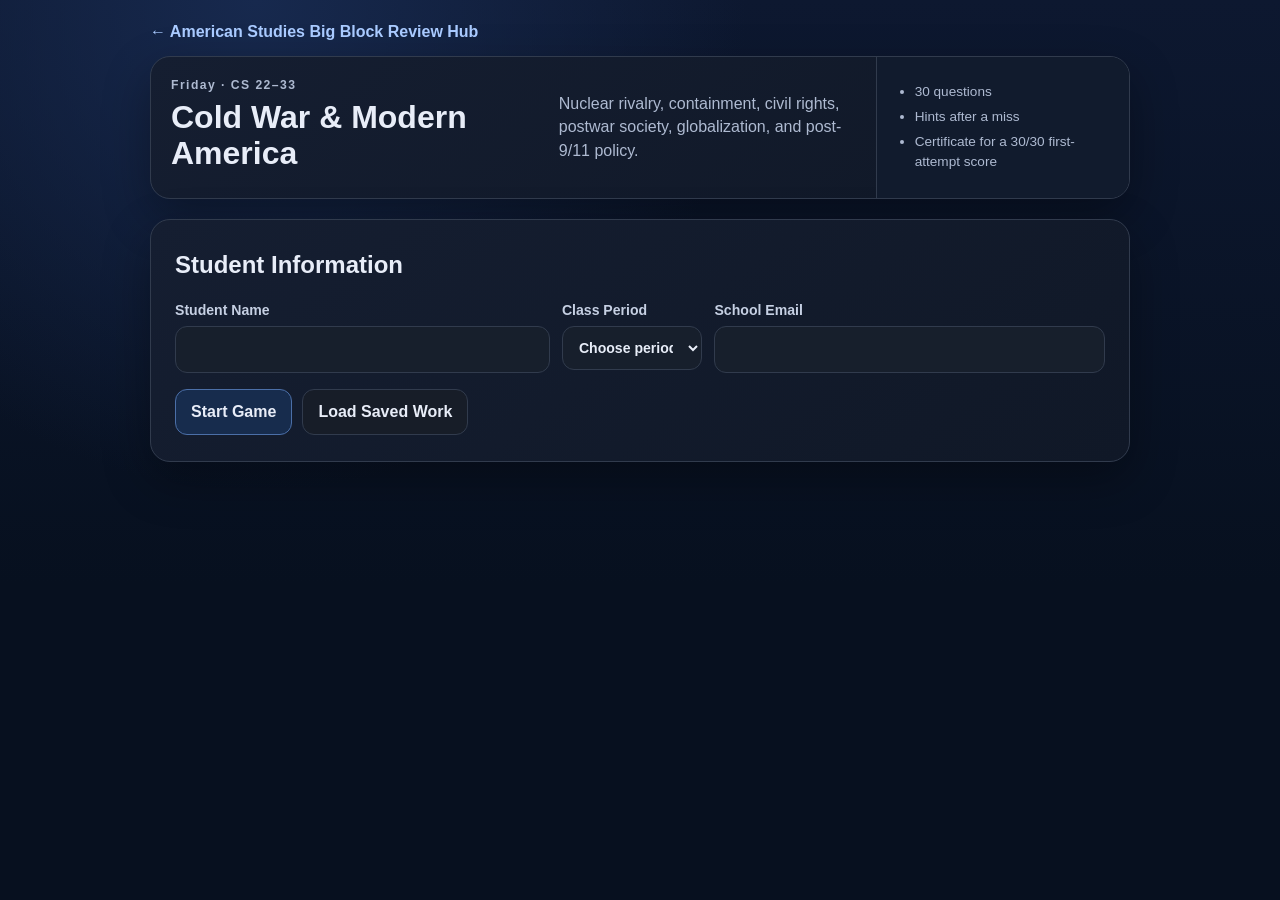
==== commit 2f00aa74: "Add files via upload" ====
--- a/games/friday-big-block-cold-war-modern-america-review.html
+++ b/games/friday-big-block-cold-war-modern-america-review.html
@@ -1,1301 +1,873 @@
 <!doctype html>
 <html lang="en">
 <head>
-<meta charset="utf-8">
-<meta name="viewport" content="width=device-width,initial-scale=1">
-<title>Friday Big Block — Cold War to Modern America Review</title>
-<link rel="stylesheet" href="../styles.css">
-<style>
-  :root{
-    --bg:#0b1220;
-    --panel:#111a2f;
-    --panel2:#0f1730;
-    --text:#e7eefc;
-    --muted:#a8b4cf;
-    --line:rgba(255,255,255,.12);
-    --line-strong:rgba(255,255,255,.22);
-    --good:#2bd576;
-    --bad:#ff5c7a;
-    --warn:#ffd166;
-    --accent:#7aa2ff;
-    --accent2:#8ef0c8;
-    --shadow:0 18px 55px rgba(0,0,0,.40);
-    --radius:18px;
-  }
-
-  *{box-sizing:border-box}
-  html,body{
-    margin:0;
-    padding:0;
-    min-height:100%;
-    background:
-      radial-gradient(circle at top left, rgba(122,162,255,.10), transparent 26%),
-      radial-gradient(circle at top right, rgba(142,240,200,.08), transparent 22%),
-      linear-gradient(180deg,#0b1220,#09101c);
-    color:var(--text);
-    font-family:Inter,system-ui,-apple-system,Segoe UI,Roboto,Helvetica,Arial,sans-serif;
-  }
-
-  .wrap{
-    max-width:1180px;
-    margin:0 auto;
-    padding:18px 14px 40px;
-  }
-
-  .topbar{
-    display:flex;
-    justify-content:space-between;
-    align-items:center;
-    gap:14px;
-    flex-wrap:wrap;
-    background:linear-gradient(180deg,rgba(255,255,255,.05),rgba(255,255,255,.02));
-    border:1px solid var(--line);
-    border-radius:18px;
-    padding:14px;
-    box-shadow:var(--shadow);
-    margin-bottom:18px;
-  }
-
-  .brand{
-    display:flex;
-    flex-direction:column;
-    gap:4px;
-  }
-
-  .eyebrow{
-    color:var(--accent2);
-    text-transform:uppercase;
-    letter-spacing:.12em;
-    font-size:.78rem;
-    font-weight:900;
-  }
-
-  .brand h1{
-    margin:0;
-    font-size:1.28rem;
-    letter-spacing:-.02em;
-  }
-
-  .brand .sub{
-    color:var(--muted);
-    font-size:.92rem;
-  }
-
-  .hud{
-    display:grid;
-    grid-template-columns:repeat(5,minmax(110px,1fr));
-    gap:10px;
-    width:min(100%,740px);
-  }
-
-  .hud-card{
-    min-height:66px;
-    border:1px solid var(--line);
-    border-radius:14px;
-    background:rgba(255,255,255,.04);
-    padding:10px 12px;
-    display:flex;
-    flex-direction:column;
-    justify-content:center;
-  }
-
-  .hud-label{
-    color:var(--muted);
-    text-transform:uppercase;
-    letter-spacing:.08em;
-    font-size:.7rem;
-    font-weight:900;
-    margin-bottom:4px;
-  }
-
-  .hud-value{
-    font-weight:900;
-    font-size:.97rem;
-    line-height:1.2;
-    word-break:break-word;
-  }
-
-  .screen{display:none}
-  .screen.active{display:block}
-
-  .panel{
-    background:linear-gradient(180deg,rgba(255,255,255,.05),rgba(255,255,255,.02));
-    border:1px solid var(--line);
-    border-radius:20px;
-    box-shadow:var(--shadow);
-    overflow:hidden;
-  }
-
-  .panel-head{
-    padding:20px 20px 12px;
-    border-bottom:1px solid var(--line);
-  }
-
-  .panel-head h2{
-    margin:0 0 8px;
-    font-size:1.42rem;
-    letter-spacing:-.02em;
-  }
-
-  .panel-head p{
-    margin:0;
-    color:var(--muted);
-    line-height:1.55;
-  }
-
-  .panel-body{padding:20px}
-
-  .start-grid{
-    display:grid;
-    grid-template-columns:1.1fr .9fr;
-    gap:18px;
-  }
-
-  .card{
-    border:1px solid var(--line);
-    border-radius:18px;
-    background:rgba(255,255,255,.03);
-    padding:16px;
-  }
-
-  .card h3{
-    margin:0 0 10px;
-    font-size:1rem;
-  }
-
-  .card ul{
-    margin:0;
-    padding-left:18px;
-    color:var(--muted);
-    line-height:1.6;
-  }
-
-  .field{margin-bottom:14px}
-
-  label{
-    display:block;
-    margin-bottom:6px;
-    font-weight:800;
-  }
-
-  input{
-    width:100%;
-    padding:12px 14px;
-    border-radius:12px;
-    border:1px solid var(--line);
-    background:#0d1528;
-    color:var(--text);
-    outline:none;
-    font-size:1rem;
-  }
-
-  input:focus{
-    border-color:var(--accent);
-    box-shadow:0 0 0 3px rgba(122,162,255,.18);
-  }
-
-  .actions{
-    display:flex;
-    gap:10px;
-    flex-wrap:wrap;
-    margin-top:14px;
-  }
-
-  button, .linkbtn{
-    appearance:none;
-    border:none;
-    cursor:pointer;
-    border-radius:12px;
-    min-height:44px;
-    padding:11px 16px;
-    font-weight:900;
-    font-size:.95rem;
-    transition:transform .12s ease, opacity .12s ease, background .12s ease;
-    text-decoration:none;
-    display:inline-flex;
-    align-items:center;
-    justify-content:center;
-  }
-
-  button:hover, .linkbtn:hover{transform:translateY(-1px)}
-  button:active, .linkbtn:active{transform:translateY(0)}
-
-  .btn-primary{
-    background:linear-gradient(180deg,#7aa2ff,#628fff);
-    color:#08101e;
-    box-shadow:0 12px 24px rgba(122,162,255,.22);
-  }
-
-  .btn-secondary{
-    background:rgba(255,255,255,.05);
-    color:var(--text);
-    border:1px solid var(--line);
-  }
-
-  .btn-bad{
-    background:linear-gradient(180deg,#ff7993,#ff5c7a);
-    color:#210913;
-    box-shadow:0 12px 24px rgba(255,92,122,.2);
-  }
-
-  .meta-row{
-    display:flex;
-    justify-content:space-between;
-    align-items:center;
-    gap:12px;
-    flex-wrap:wrap;
-    margin-bottom:14px;
-  }
-
-  .pill{
-    display:inline-flex;
-    align-items:center;
-    gap:8px;
-    padding:8px 12px;
-    border-radius:999px;
-    border:1px solid var(--line);
-    background:rgba(255,255,255,.04);
-    color:var(--muted);
-    font-size:.86rem;
-    font-weight:800;
-  }
-
-  .progress{
-    width:100%;
-    height:12px;
-    border-radius:999px;
-    background:rgba(255,255,255,.06);
-    border:1px solid var(--line);
-    overflow:hidden;
-    margin-bottom:18px;
-  }
-
-  .progress-bar{
-    width:0%;
-    height:100%;
-    background:linear-gradient(90deg,var(--accent),var(--accent2));
-    transition:width .22s ease;
-  }
-
-  .question-card{
-    border:1px solid var(--line);
-    border-radius:18px;
-    background:rgba(255,255,255,.03);
-    padding:18px;
-  }
-
-  .q-top{
-    display:flex;
-    justify-content:space-between;
-    align-items:flex-start;
-    gap:10px;
-    flex-wrap:wrap;
-    margin-bottom:12px;
-  }
-
-  .q-num, .q-type{
-    display:inline-flex;
-    align-items:center;
-    padding:7px 11px;
-    border-radius:999px;
-    font-weight:900;
-    font-size:.82rem;
-    letter-spacing:.04em;
-  }
-
-  .q-num{
-    background:rgba(122,162,255,.14);
-    border:1px solid rgba(122,162,255,.28);
-    color:#dce6ff;
-  }
-
-  .q-type{
-    background:rgba(255,255,255,.05);
-    border:1px solid var(--line);
-    color:var(--muted);
-    text-transform:uppercase;
-  }
-
-  .question-text{
-    font-size:1.06rem;
-    line-height:1.58;
-    font-weight:800;
-    margin-bottom:14px;
-  }
-
-  .small-inst{
-    margin:-4px 0 12px;
-    color:var(--warn);
-    font-size:.92rem;
-    font-weight:800;
-  }
-
-  .passage{
-    border:1px solid var(--line);
-    border-radius:16px;
-    background:#0c1427;
-    padding:14px;
-    margin-bottom:14px;
-    line-height:1.65;
-    color:#d7e3fb;
-  }
-
-  .passage-title{
-    color:var(--accent2);
-    font-size:.82rem;
-    font-weight:900;
-    text-transform:uppercase;
-    letter-spacing:.08em;
-    margin-bottom:8px;
-  }
-
-  .options{
-    display:grid;
-    gap:10px;
-  }
-
-  .option{
-    display:flex;
-    align-items:flex-start;
-    gap:12px;
-    padding:12px 13px;
-    border:1px solid var(--line);
-    border-radius:14px;
-    background:rgba(255,255,255,.03);
-    cursor:pointer;
-    transition:border-color .14s ease, background .14s ease;
-  }
-
-  .option:hover{
-    border-color:var(--line-strong);
-    background:rgba(255,255,255,.05);
-  }
-
-  .option input{
-    width:auto;
-    margin:3px 0 0;
-    box-shadow:none;
-    accent-color:#7aa2ff;
-  }
-
-  .option-letter{
-    min-width:26px;
-    height:26px;
-    border-radius:999px;
-    display:inline-flex;
-    align-items:center;
-    justify-content:center;
-    background:rgba(122,162,255,.14);
-    color:#dce6ff;
-    font-weight:900;
-    font-size:.84rem;
-  }
-
-  .option-text{
-    flex:1;
-    line-height:1.5;
-  }
-
-  .feedback{
-    display:none;
-    margin-top:14px;
-    padding:12px 14px;
-    border-radius:14px;
-    border:1px solid var(--line);
-    line-height:1.55;
-  }
-
-  .feedback.show{display:block}
-  .feedback.good{
-    border-color:rgba(43,213,118,.35);
-    background:rgba(43,213,118,.10);
-    color:#d7ffe4;
-  }
-  .feedback.bad{
-    border-color:rgba(255,209,102,.35);
-    background:rgba(255,209,102,.10);
-    color:#fff0bf;
-  }
-
-  .part-block{
-    border:1px solid var(--line);
-    border-radius:14px;
-    background:rgba(255,255,255,.02);
-    padding:14px;
-    margin-bottom:12px;
-  }
-
-  .part-label{
-    color:var(--warn);
-    font-size:.8rem;
-    font-weight:900;
-    text-transform:uppercase;
-    letter-spacing:.08em;
-    margin-bottom:8px;
-  }
-
-  .dropdown-row{
-    display:flex;
-    flex-wrap:wrap;
-    gap:10px;
-    align-items:center;
-    line-height:1.7;
-    font-size:1rem;
-    margin-bottom:14px;
-  }
-
-  select{
-    padding:10px 12px;
-    border-radius:10px;
-    border:1px solid var(--line);
-    background:#0d1528;
-    color:var(--text);
-    font-size:.98rem;
-    outline:none;
-  }
-
-  .ticket{
-    border:1px solid rgba(43,213,118,.35);
-    border-radius:18px;
-    background:rgba(43,213,118,.09);
-    padding:18px;
-    margin-top:16px;
-  }
-
-  .ticket h3{
-    margin:0 0 12px;
-    color:#d7ffe4;
-  }
-
-  .ticket-grid{
-    display:grid;
-    grid-template-columns:repeat(2,minmax(0,1fr));
-    gap:12px;
-  }
-
-  .ticket-item{
-    border:1px solid rgba(255,255,255,.10);
-    border-radius:14px;
-    background:rgba(0,0,0,.14);
-    padding:12px;
-  }
-
-  .ticket-label{
-    color:var(--muted);
-    font-size:.76rem;
-    text-transform:uppercase;
-    letter-spacing:.08em;
-    font-weight:900;
-    margin-bottom:6px;
-  }
-
-  .ticket-value{
-    font-size:1rem;
-    font-weight:900;
-    line-height:1.3;
-  }
-
-  .summary-grid{
-    display:grid;
-    grid-template-columns:repeat(4,minmax(0,1fr));
-    gap:14px;
-    margin:18px 0;
-  }
-
-  .summary-card{
-    border:1px solid var(--line);
-    border-radius:16px;
-    background:rgba(255,255,255,.03);
-    padding:14px;
-  }
-
-  .summary-card .label{
-    color:var(--muted);
-    font-size:.76rem;
-    text-transform:uppercase;
-    letter-spacing:.08em;
-    font-weight:900;
-    margin-bottom:6px;
-  }
-
-  .summary-card .value{
-    font-size:1.2rem;
-    font-weight:900;
-    letter-spacing:-.02em;
-  }
-
-  .review-box{
-    border:1px solid var(--line);
-    border-radius:18px;
-    background:rgba(255,255,255,.03);
-    padding:16px;
-    margin-top:12px;
-  }
-
-  .review-box h3{
-    margin:0 0 10px;
-    font-size:1rem;
-  }
-
-  .review-box ul{
-    margin:0;
-    padding-left:18px;
-    color:var(--muted);
-    line-height:1.65;
-  }
-
-  .hidden{display:none !important}
-
-  @media (max-width: 980px){
-    .hud{grid-template-columns:repeat(2,minmax(140px,1fr))}
-    .start-grid{grid-template-columns:1fr}
-    .summary-grid{grid-template-columns:repeat(2,minmax(0,1fr))}
-    .ticket-grid{grid-template-columns:1fr}
-  }
-
-  @media (max-width: 640px){
-    .wrap{padding:12px 10px 28px}
-    .panel-head,.panel-body{padding:14px}
-    .summary-grid{grid-template-columns:1fr}
-    .hud{grid-template-columns:1fr 1fr}
-  }
-</style>
+  <meta charset="utf-8">
+  <meta name="viewport" content="width=device-width,initial-scale=1">
+  <title>Friday Big Block Review — Cold War &amp; Modern America</title>
+  <link rel="stylesheet" href="ost-game.css?v=as-big-block-1">
 </head>
 <body>
-<div class="wrap">
-  <div class="topbar">
-    <div class="brand">
-      <div class="eyebrow">American Studies Big Block OST Review</div>
-      <h1>Friday Big Block — Cold War to Modern America Review</h1>
-      <div class="sub">Mastery game review • hint-only correction • 100% no-miss ticket required</div>
-    </div>
+  <main class="shell">
+    <a class="back" href="../index.html">← American Studies Big Block Review Hub</a>
+    <header class="hero game-intro">
+      <div class="game-title">
+        <div class="eyebrow">Friday · CS 22–33</div>
+        <h1>Cold War &amp; Modern America</h1>
+      </div>
+      <p class="game-description">Nuclear rivalry, containment, civil rights, postwar society, globalization, and post-9/11 policy.</p>
+      <aside class="game-details" aria-label="Game details">
+        <ul>
+          <li>30 questions</li>
+          <li>Hints after a miss</li>
+          <li>Certificate for a 30/30 first-attempt score</li>
+        </ul>
+      </aside>
+    </header>
+    <section class="student-panel" id="startScreen">
+      <h2>Student Information</h2>
+      <form id="identity">
+      <div class="fields">
+      <label>Student Name<input id="studentName" autocomplete="name" required></label>
+      <label>Class Period<select id="sheetPeriod" required><option value="">Choose period</option><option>1</option><option>2</option><option>3</option><option>4</option><option>5</option><option>6</option><option>7</option><option>8</option></select></label>
+      <label>School Email<input id="sheetEmail" type="email" autocomplete="email" required></label></div>
+      <div class="actions">
+      <button type="submit">Start Game</button>
+      <button type="button" class="secondary" id="load">Load Saved Work</button></div>
+      <p id="startStatus" role="status"></p></form></section>
+      <section class="question-panel" id="gameArea" hidden>
+      <div class="question-toolbar">
+      <p id="progress"></p>
+      <button type="button" class="secondary" id="restart">Restart Game</button></div>
+      <p id="btbCloudStatus" role="status"></p>
+      <div id="question"></div>
+      <p id="feedback" class="feedback" role="status"></p></section>
+      <section class="completion" id="results" hidden>
+      <h2>Game Results</h2>
+      <p id="resultMessage"></p>
+      <p id="runSummary"></p>
+      <section id="certificate" class="source-box" hidden>
+      <h2>100% Perfect Run</h2>
+      <p id="certName" class="ticket-name"></p>
+      <h3>Friday Big Block Review — Cold War &amp; Modern America</h3>
+      <p id="certAttempts" class="ticket-attempts"></p>
+      <p id="certStart"></p>
+      <p id="certEnd"></p></section>
+      <p id="finalStatus" role="status"></p>
+      <div id="missedReview" hidden></div>
+      <div class="actions">
+      <button type="button" id="print" hidden>Print Certificate</button>
+      <button type="button" class="secondary" id="replay">Restart Game</button></div></section>
 
-    <div class="hud">
-      <div class="hud-card">
-        <div class="hud-label">Student</div>
-        <div class="hud-value" id="hudStudent">—</div>
-      </div>
-      <div class="hud-card">
-        <div class="hud-label">Progress</div>
-        <div class="hud-value" id="hudProgress">0 / 0</div>
-      </div>
-      <div class="hud-card">
-        <div class="hud-label">Accuracy</div>
-        <div class="hud-value" id="hudAccuracy">100%</div>
-      </div>
-      <div class="hud-card">
-        <div class="hud-label">Timer</div>
-        <div class="hud-value" id="hudTimer">00:00</div>
-      </div>
-      <div class="hud-card">
-        <div class="hud-label">Started</div>
-        <div class="hud-value" id="hudStarted">—</div>
-      </div>
-    </div>
-  </div>
-
-  <section id="startScreen" class="screen active">
-    <div class="panel">
-      <div class="panel-head">
-        <h2>Friday Big Block Mastery Review</h2>
-        <p>
-          Review for the nuclear age, containment, Cold War conflicts, civil rights,
-          postwar social and economic change, globalization, and post-9/11 issues from CS 22–33.
-        </p>
-      </div>
-      <div class="panel-body">
-        <div class="start-grid">
-          <div class="card">
-            <h3>How this mastery game works</h3>
-            <ul>
-              <li>36 questions total for strong OST-style content coverage</li>
-              <li>Incorrect answers show only a hint, not the answer</li>
-              <li>You stay on the question until you correct it</li>
-              <li>Only a perfect run earns the full submit ticket</li>
-              <li>Mixed review types: MCQ, select multiple, dropdowns, and Part A / Part B passages</li>
-            </ul>
-          </div>
-
-          <div class="card">
-            <div class="field">
-              <label for="studentName">Student Name</label>
-              <input id="studentName" type="text" placeholder="Enter student name">
-            </div>
-            <div class="field">
-              <label for="studentClass">Class / Period</label>
-              <input id="studentClass" type="text" placeholder="Enter class or period">
-            </div>
-            <div class="actions">
-              <button id="startBtn" class="btn-primary">Start Mastery Review</button>
-            </div>
-          </div>
-        </div>
-      </div>
-    </div>
-  </section>
-
-  <section id="gameScreen" class="screen">
-    <div class="panel">
-      <div class="panel-head">
-        <div class="meta-row">
-          <div class="pill" id="topicPill">Topic</div>
-          <div class="pill" id="typePill">Question Type</div>
-        </div>
-        <div class="progress"><div class="progress-bar" id="progressBar"></div></div>
-      </div>
-
-      <div class="panel-body">
-        <div class="question-card">
-          <div class="q-top">
-            <div class="q-num" id="qNumber">Question 1</div>
-            <div class="q-type" id="qTypeTag">MCQ</div>
-          </div>
-
-          <div id="passageWrap" class="hidden"></div>
-          <div id="questionWrap"></div>
-
-          <div id="feedbackBox" class="feedback"></div>
-
-          <div class="actions">
-            <button id="submitBtn" class="btn-primary hidden">Submit Answer</button>
-            <button id="nextBtn" class="btn-secondary hidden">Next Question</button>
-            <button id="restartRunBtn" class="btn-bad">Restart Run</button>
-            <a class="linkbtn btn-secondary" href="../index.html">Back to Hub</a>
-          </div>
-        </div>
-      </div>
-    </div>
-  </section>
-
-  <section id="resultsScreen" class="screen">
-    <div class="panel">
-      <div class="panel-head">
-        <h2 id="resultsTitle">Run Complete</h2>
-        <p id="resultsLine">Results summary.</p>
-      </div>
-
-      <div class="panel-body">
-        <div class="summary-grid">
-          <div class="summary-card">
-            <div class="label">Student</div>
-            <div class="value" id="resultStudent">—</div>
-          </div>
-          <div class="summary-card">
-            <div class="label">Score</div>
-            <div class="value" id="resultScore">0 / 0</div>
-          </div>
-          <div class="summary-card">
-            <div class="label">Accuracy</div>
-            <div class="value" id="resultAccuracy">0%</div>
-          </div>
-          <div class="summary-card">
-            <div class="label">Time</div>
-            <div class="value" id="resultTime">00:00</div>
-          </div>
-        </div>
-
-        <div class="summary-grid">
-          <div class="summary-card">
-            <div class="label">Class / Period</div>
-            <div class="value" id="resultClass">—</div>
-          </div>
-          <div class="summary-card">
-            <div class="label">Started</div>
-            <div class="value" id="resultStarted">—</div>
-          </div>
-          <div class="summary-card">
-            <div class="label">Completed</div>
-            <div class="value" id="resultCompleted">—</div>
-          </div>
-          <div class="summary-card">
-            <div class="label">Mastery Status</div>
-            <div class="value" id="resultMastery">Retry</div>
-          </div>
-        </div>
-
-        <div class="review-box">
-          <h3>Review Targets</h3>
-          <ul id="reviewList"></ul>
-        </div>
-
-        <div id="ticketBox" class="ticket hidden">
-          <h3>Full Submit Ticket — Perfect Run</h3>
-          <div class="ticket-grid">
-            <div class="ticket-item">
-              <div class="ticket-label">Student</div>
-              <div class="ticket-value" id="ticketStudent">—</div>
-            </div>
-            <div class="ticket-item">
-              <div class="ticket-label">Class / Period</div>
-              <div class="ticket-value" id="ticketClass">—</div>
-            </div>
-            <div class="ticket-item">
-              <div class="ticket-label">Game</div>
-              <div class="ticket-value">Friday Big Block — Cold War to Modern America Review</div>
-            </div>
-            <div class="ticket-item">
-              <div class="ticket-label">Accuracy</div>
-              <div class="ticket-value">100%</div>
-            </div>
-            <div class="ticket-item">
-              <div class="ticket-label">Started</div>
-              <div class="ticket-value" id="ticketStarted">—</div>
-            </div>
-            <div class="ticket-item">
-              <div class="ticket-label">Completed</div>
-              <div class="ticket-value" id="ticketCompleted">—</div>
-            </div>
-            <div class="ticket-item">
-              <div class="ticket-label">Run Time</div>
-              <div class="ticket-value" id="ticketTime">00:00</div>
-            </div>
-            <div class="ticket-item">
-              <div class="ticket-label">Completion Code</div>
-              <div class="ticket-value" id="ticketCode">—</div>
-            </div>
-          </div>
-        </div>
-
-        <div class="actions">
-          <button id="playAgainBtn" class="btn-primary">Play Again</button>
-          <a class="linkbtn btn-secondary" href="../index.html">Back to Hub</a>
-        </div>
-      </div>
-    </div>
-  </section>
-</div>
-
-<script>
-const LETTERS = "ABCDEFGHIJKLMNOPQRSTUVWXYZ".split("");
-
-function shuffle(array){
-  const arr = array.slice();
-  for(let i = arr.length - 1; i > 0; i--){
-    const j = Math.floor(Math.random() * (i + 1));
-    [arr[i], arr[j]] = [arr[j], arr[i]];
+  </main>
+  <script src="basics-audit.js?v=as-big-block-1"></script>
+  <script id="deck" type="application/json">
+[
+  {
+    "id": "q01",
+    "topic": "CS 22 · Atomic weapons and the nuclear age",
+    "prompt": "Why did the atomic bomb change the nature of war?",
+    "parts": [
+      {
+        "choices": [
+          "A single weapon could cause destruction on the scale of mass bombing.",
+          "The new weapon made major cities safer during any future conflict.",
+          "The new weapon reduced dependence on scientific research in defense.",
+          "A single weapon made large conventional forces disappear after 1945."
+        ],
+        "keys": [
+          0
+        ],
+        "mode": "single",
+        "prompt": ""
+      }
+    ],
+    "hint": "Focus on destructive power and global fear.",
+    "explanation": "One atomic bomb could inflict destruction on a scale previously associated with large bombing raids, changing assessments of military risk.",
+    "reading": null,
+    "source": "https://education.ohio.gov/getattachment/Topics/Learning-in-Ohio/Social-Studies/Model-Curriculum-for-Social-Studies/OhiosModelCurriculumSocialStudies.pdf.aspx?lang=en-US",
+    "guide": "American History, Content Statement 22. In Content Elaboration, look for atomic weapons and the nuclear age."
+  },
+  {
+    "id": "q02",
+    "topic": "CS 22 · Atomic weapons and the nuclear age",
+    "prompt": "What was one major Cold War effect of Soviet atomic weapons development in 1949?",
+    "parts": [
+      {
+        "choices": [
+          "an intensified arms race",
+          "the end of U.S. superpower status",
+          "the collapse of NATO",
+          "the immediate end of containment"
+        ],
+        "keys": [
+          0
+        ],
+        "mode": "single",
+        "prompt": ""
+      }
+    ],
+    "hint": "The U.S. no longer had a nuclear monopoly.",
+    "explanation": "The Soviet test ended the U.S. nuclear monopoly and intensified competition to build and improve nuclear arsenals.",
+    "reading": null,
+    "source": "https://education.ohio.gov/getattachment/Topics/Learning-in-Ohio/Social-Studies/Model-Curriculum-for-Social-Studies/OhiosModelCurriculumSocialStudies.pdf.aspx?lang=en-US",
+    "guide": "American History, Content Statement 22. In Content Elaboration, look for atomic weapons and the nuclear age."
+  },
+  {
+    "id": "q03",
+    "topic": "CS 23 · Containment",
+    "prompt": "Which policy provided economic aid to rebuild Europe and reduce communist appeal?",
+    "parts": [
+      {
+        "choices": [
+          "Marshall Plan",
+          "Truman Doctrine",
+          "NATO treaty",
+          "Berlin Airlift"
+        ],
+        "keys": [
+          0
+        ],
+        "mode": "single",
+        "prompt": ""
+      }
+    ],
+    "hint": "Think postwar recovery in Europe.",
+    "explanation": "Marshall Plan aid supported European recovery and was intended in part to reduce communist appeal.",
+    "reading": null,
+    "source": "https://education.ohio.gov/getattachment/Topics/Learning-in-Ohio/Social-Studies/Model-Curriculum-for-Social-Studies/OhiosModelCurriculumSocialStudies.pdf.aspx?lang=en-US",
+    "guide": "American History, Content Statement 23. In Content Elaboration, look for containment."
+  },
+  {
+    "id": "q04",
+    "topic": "CS 23 · Containment",
+    "prompt": "Which alliance committed the U.S. and Western Europe to collective defense?",
+    "parts": [
+      {
+        "choices": [
+          "NATO",
+          "League of Nations",
+          "Warsaw Pact",
+          "CCC"
+        ],
+        "keys": [
+          0
+        ],
+        "mode": "single",
+        "prompt": ""
+      }
+    ],
+    "hint": "A North Atlantic alliance.",
+    "explanation": "NATO made collective defense a treaty commitment linking the United States and Western European allies.",
+    "reading": null,
+    "source": "https://education.ohio.gov/getattachment/Topics/Learning-in-Ohio/Social-Studies/Model-Curriculum-for-Social-Studies/OhiosModelCurriculumSocialStudies.pdf.aspx?lang=en-US",
+    "guide": "American History, Content Statement 23. In Content Elaboration, look for containment."
+  },
+  {
+    "id": "q05",
+    "topic": "CS 23 · Containment",
+    "prompt": "Which two programs offered financial or material support to governments as part of early containment?",
+    "parts": [
+      {
+        "choices": [
+          "Truman Doctrine",
+          "Marshall Plan",
+          "North Atlantic Treaty",
+          "Soviet-backed Warsaw Pact"
+        ],
+        "keys": [
+          0,
+          1
+        ],
+        "mode": "multi",
+        "prompt": ""
+      }
+    ],
+    "hint": "Distinguish aid programs from defense alliances.",
+    "explanation": "The Truman Doctrine supplied aid to Greece and Turkey, and the Marshall Plan supported European recovery.",
+    "reading": null,
+    "source": "https://education.ohio.gov/getattachment/Topics/Learning-in-Ohio/Social-Studies/Model-Curriculum-for-Social-Studies/OhiosModelCurriculumSocialStudies.pdf.aspx?lang=en-US",
+    "guide": "American History, Content Statement 23. In Content Elaboration, look for containment."
+  },
+  {
+    "id": "q06",
+    "topic": "CS 25 · Cold War conflicts and politics",
+    "prompt": "Why was the Korean War significant in Cold War history?",
+    "parts": [
+      {
+        "choices": [
+          "It showed the United States would use force to carry out containment.",
+          "It showed both superpowers could agree to remove troops from Europe.",
+          "It showed that containment depended chiefly on European recovery aid.",
+          "It showed the United States could reunify Korea without foreign support."
+        ],
+        "keys": [
+          0
+        ],
+        "mode": "single",
+        "prompt": ""
+      }
+    ],
+    "hint": "Think first major shooting war tied to containment.",
+    "explanation": "The Korean War showed that containment could involve military intervention as well as aid and diplomacy.",
+    "reading": null,
+    "source": "https://education.ohio.gov/getattachment/Topics/Learning-in-Ohio/Social-Studies/Model-Curriculum-for-Social-Studies/OhiosModelCurriculumSocialStudies.pdf.aspx?lang=en-US",
+    "guide": "American History, Content Statement 25. In Content Elaboration, look for cold war conflicts and politics."
+  },
+  {
+    "id": "q07",
+    "topic": "CS 25 · Cold War conflicts and politics",
+    "prompt": "What made the Cuban Missile Crisis especially dangerous?",
+    "parts": [
+      {
+        "choices": [
+          "U.S.–Soviet confrontation over missiles created a risk of nuclear war.",
+          "U.S.–Soviet agreements required Cuba to join a new defense alliance.",
+          "Washington and Moscow fought for direct military control of Germany.",
+          "Washington and Moscow ended all negotiations over European security."
+        ],
+        "keys": [
+          0
+        ],
+        "mode": "single",
+        "prompt": ""
+      }
+    ],
+    "hint": "This was the closest direct confrontation of the nuclear era.",
+    "explanation": "The discovery of Soviet missiles in Cuba created a direct crisis between nuclear-armed states.",
+    "reading": null,
+    "source": "https://education.ohio.gov/getattachment/Topics/Learning-in-Ohio/Social-Studies/Model-Curriculum-for-Social-Studies/OhiosModelCurriculumSocialStudies.pdf.aspx?lang=en-US",
+    "guide": "American History, Content Statement 25. In Content Elaboration, look for cold war conflicts and politics."
+  },
+  {
+    "id": "q08",
+    "topic": "CS 25 · Cold War conflicts and politics",
+    "prompt": "Answer both parts.",
+    "parts": [
+      {
+        "choices": [
+          "Americans argued over the objectives and human costs of the war.",
+          "Americans agreed on expanding the draft to fight a longer war.",
+          "Americans broadly supported the war once casualty figures rose.",
+          "Americans focused on trade disputes as military intervention declined."
+        ],
+        "keys": [
+          0
+        ],
+        "mode": "single",
+        "prompt": "Part A: Why did the Vietnam War produce major division within the United States?"
+      },
+      {
+        "choices": [
+          "Demonstrations grew as deployment and deaths drew public criticism.",
+          "Military deaths declined as Congress appropriated funds for more troops.",
+          "Factory production fell as new contracts financed military equipment.",
+          "Enrollment fell as universities expanded funding for research."
+        ],
+        "keys": [
+          0
+        ],
+        "mode": "single",
+        "prompt": "Part B: Which evidence best supports the answer to Part A?"
+      }
+    ],
+    "hint": "Think protests, cost, casualties, and disagreement over policy.",
+    "explanation": "Casualties, the draft, and doubts about the war’s goals helped produce protests and political division.",
+    "reading": null,
+    "source": "https://education.ohio.gov/getattachment/Topics/Learning-in-Ohio/Social-Studies/Model-Curriculum-for-Social-Studies/OhiosModelCurriculumSocialStudies.pdf.aspx?lang=en-US",
+    "guide": "American History, Content Statement 25. In Content Elaboration, look for cold war conflicts and politics."
+  },
+  {
+    "id": "q09",
+    "topic": "CS 24 · Second Red Scare",
+    "prompt": "What is McCarthyism best known for?",
+    "parts": [
+      {
+        "choices": [
+          "Making public allegations of communist ties with limited evidence",
+          "Creating defense alliances to discourage Soviet attacks overseas",
+          "Organizing legal challenges to loyalty oaths for public employees",
+          "Negotiating trade agreements with Soviet-aligned governments"
+        ],
+        "keys": [
+          0
+        ],
+        "mode": "single",
+        "prompt": ""
+      }
+    ],
+    "hint": "Think accusations first, proof second.",
+    "explanation": "McCarthyism used highly publicized allegations of subversion that often rested on little reliable evidence.",
+    "reading": null,
+    "source": "https://education.ohio.gov/getattachment/Topics/Learning-in-Ohio/Social-Studies/Model-Curriculum-for-Social-Studies/OhiosModelCurriculumSocialStudies.pdf.aspx?lang=en-US",
+    "guide": "American History, Content Statement 24. In Content Elaboration, look for second red scare."
+  },
+  {
+    "id": "q10",
+    "topic": "CS 24 · Second Red Scare",
+    "prompt": "Select all actions associated with the Second Red Scare.",
+    "parts": [
+      {
+        "choices": [
+          "HUAC investigations of suspected subversion",
+          "blacklisting in entertainment and other jobs",
+          "public accusations by Senator Joseph McCarthy",
+          "civil rights lawsuits targeting school segregation"
+        ],
+        "keys": [
+          0,
+          1,
+          2
+        ],
+        "mode": "multi",
+        "prompt": ""
+      }
+    ],
+    "hint": "Three reflect anti-communist investigations, not civil rights cases.",
+    "explanation": "Examples include HUAC investigations of suspected subversion, blacklisting in entertainment and other jobs, public accusations by Senator Joseph McCarthy.",
+    "reading": null,
+    "source": "https://education.ohio.gov/getattachment/Topics/Learning-in-Ohio/Social-Studies/Model-Curriculum-for-Social-Studies/OhiosModelCurriculumSocialStudies.pdf.aspx?lang=en-US",
+    "guide": "American History, Content Statement 24. In Content Elaboration, look for second red scare."
+  },
+  {
+    "id": "q11",
+    "topic": "CS 26 · End of the Cold War",
+    "prompt": "What did the fall of the Berlin Wall symbolize?",
+    "parts": [
+      {
+        "choices": [
+          "Communist control in Eastern Europe was weakening.",
+          "Soviet influence over East Germany was expanding.",
+          "West Germany had agreed to join the Warsaw Pact.",
+          "NATO was ending its security role in Western Europe."
+        ],
+        "keys": [
+          0
+        ],
+        "mode": "single",
+        "prompt": ""
+      }
+    ],
+    "hint": "This wall’s fall represented the collapse of a divided communist order.",
+    "explanation": "The opening of the Berlin Wall reflected the loss of control by communist governments in Eastern Europe.",
+    "reading": null,
+    "source": "https://education.ohio.gov/getattachment/Topics/Learning-in-Ohio/Social-Studies/Model-Curriculum-for-Social-Studies/OhiosModelCurriculumSocialStudies.pdf.aspx?lang=en-US",
+    "guide": "American History, Content Statement 26. In Content Elaboration, look for end of the cold war."
+  },
+  {
+    "id": "q12",
+    "topic": "CS 26 · End of the Cold War",
+    "prompt": "How did U.S. pressure contribute to the end of the Cold War?",
+    "parts": [
+      {
+        "choices": [
+          "Defense competition added pressure to already strained Soviet finances.",
+          "U.S. withdrawal from Europe let Soviet leaders enlarge their military.",
+          "U.S. funding for communist industries strengthened Soviet economic control.",
+          "U.S. recognition of East Germany ended opposition to its political system."
+        ],
+        "keys": [
+          0
+        ],
+        "mode": "single",
+        "prompt": ""
+      }
+    ],
+    "hint": "Think pressure, competition, and internal weakness.",
+    "explanation": "Arms competition strained the Soviet economy alongside internal economic problems and political reform.",
+    "reading": null,
+    "source": "https://education.ohio.gov/getattachment/Topics/Learning-in-Ohio/Social-Studies/Model-Curriculum-for-Social-Studies/OhiosModelCurriculumSocialStudies.pdf.aspx?lang=en-US",
+    "guide": "American History, Content Statement 26. In Content Elaboration, look for end of the cold war."
+  },
+  {
+    "id": "q13",
+    "topic": "CS 27 · Postwar civil rights",
+    "prompt": "Which organization led the litigation campaign that culminated in Brown v. Board of Education?",
+    "parts": [
+      {
+        "choices": [
+          "NAACP legal team",
+          "SCLC legal team",
+          "CORE legal team",
+          "SNCC legal team"
+        ],
+        "keys": [
+          0
+        ],
+        "mode": "single",
+        "prompt": ""
+      }
+    ],
+    "hint": "This organization worked through the courts.",
+    "explanation": "The NAACP’s legal team pursued challenges to segregated education that culminated in Brown.",
+    "reading": null,
+    "source": "https://education.ohio.gov/getattachment/Topics/Learning-in-Ohio/Social-Studies/Model-Curriculum-for-Social-Studies/OhiosModelCurriculumSocialStudies.pdf.aspx?lang=en-US",
+    "guide": "American History, Content Statement 27. In Content Elaboration, look for postwar civil rights."
+  },
+  {
+    "id": "q14",
+    "topic": "CS 27 · Postwar civil rights",
+    "prompt": "Which two campaigns directly challenged segregation in transportation?",
+    "parts": [
+      {
+        "choices": [
+          "Montgomery Bus Boycott",
+          "Freedom Rides",
+          "March on Washington",
+          "Freedom Summer voter registration"
+        ],
+        "keys": [
+          0,
+          1
+        ],
+        "mode": "multi",
+        "prompt": ""
+      }
+    ],
+    "hint": "Consider which actions specifically targeted travel rules.",
+    "explanation": "The Montgomery boycott challenged segregation on city buses. The Freedom Riders tested desegregation in interstate travel.",
+    "reading": null,
+    "source": "https://education.ohio.gov/getattachment/Topics/Learning-in-Ohio/Social-Studies/Model-Curriculum-for-Social-Studies/OhiosModelCurriculumSocialStudies.pdf.aspx?lang=en-US",
+    "guide": "American History, Content Statement 27. In Content Elaboration, look for postwar civil rights."
+  },
+  {
+    "id": "q15",
+    "topic": "CS 27 · Postwar civil rights",
+    "prompt": "Answer both parts.",
+    "parts": [
+      {
+        "choices": [
+          "It held that state-imposed segregation in public schools was unconstitutional.",
+          "It overturned laws limiting voting by requiring a poll tax in federal elections.",
+          "It struck down federal laws requiring separate schools for immigrant children.",
+          "It upheld separate public schools when districts spent equal amounts per pupil."
+        ],
+        "keys": [
+          0
+        ],
+        "mode": "single",
+        "prompt": "Part A: Why is Brown v. Board of Education important?"
+      },
+      {
+        "choices": [
+          "It encouraged wider legal challenges to government-enforced segregation.",
+          "It authorized school boards to separate students based on test performance.",
+          "It required Congress to limit court review of state public-school decisions.",
+          "It directly ordered the immediate integration of all public accommodations."
+        ],
+        "keys": [
+          0
+        ],
+        "mode": "single",
+        "prompt": "Part B: Which broader result followed from the logic of Brown?"
+      }
+    ],
+    "hint": "Think school desegregation leading to wider civil rights change.",
+    "explanation": "Brown held that separate public educational facilities were inherently unequal, strengthening challenges to official segregation.",
+    "reading": null,
+    "source": "https://education.ohio.gov/getattachment/Topics/Learning-in-Ohio/Social-Studies/Model-Curriculum-for-Social-Studies/OhiosModelCurriculumSocialStudies.pdf.aspx?lang=en-US",
+    "guide": "American History, Content Statement 27. In Content Elaboration, look for postwar civil rights."
+  },
+  {
+    "id": "q16",
+    "topic": "CS 27 · Postwar civil rights",
+    "prompt": "Which action is described?",
+    "parts": [
+      {
+        "choices": [
+          "Interstate Freedom Rides",
+          "Montgomery Bus Boycott",
+          "March on Washington",
+          "Selma-to-Montgomery marches"
+        ],
+        "keys": [
+          0
+        ],
+        "mode": "single",
+        "prompt": ""
+      }
+    ],
+    "hint": "Interstate buses are the key clue.",
+    "explanation": "The Freedom Riders tested enforcement of federal rulings against segregation in interstate travel.",
+    "reading": "Activists rode interstate buses into the South to challenge segregation and provoke federal enforcement of court decisions.",
+    "source": "https://education.ohio.gov/getattachment/Topics/Learning-in-Ohio/Social-Studies/Model-Curriculum-for-Social-Studies/OhiosModelCurriculumSocialStudies.pdf.aspx?lang=en-US",
+    "guide": "American History, Content Statement 27. In Content Elaboration, look for postwar civil rights."
+  },
+  {
+    "id": "q17",
+    "topic": "CS 27 · Postwar civil rights",
+    "prompt": "Complete the statement.",
+    "parts": [
+      {
+        "choices": [
+          "Civil Rights Act",
+          "Neutrality Act",
+          "Kellogg-Briand Pact"
+        ],
+        "keys": [
+          0
+        ],
+        "mode": "select",
+        "prompt": "Blank 1"
+      },
+      {
+        "choices": [
+          "Voting Rights Act",
+          "18th Amendment",
+          "Marshall Plan"
+        ],
+        "keys": [
+          0
+        ],
+        "mode": "select",
+        "prompt": "Blank 2"
+      }
+    ],
+    "hint": "One law addressed discrimination broadly, the other voting access specifically.",
+    "explanation": "The Civil Rights Act helped outlaw discrimination in public life, while the Voting Rights Act targeted barriers to voting.",
+    "reading": "The ____ helped outlaw discrimination in public life, while the ____ targeted barriers to voting.",
+    "source": "https://education.ohio.gov/getattachment/Topics/Learning-in-Ohio/Social-Studies/Model-Curriculum-for-Social-Studies/OhiosModelCurriculumSocialStudies.pdf.aspx?lang=en-US",
+    "guide": "American History, Content Statement 27. In Content Elaboration, look for postwar civil rights."
+  },
+  {
+    "id": "q18",
+    "topic": "CS 28 · Postwar prosperity and technology",
+    "prompt": "What does the term Baby Boom refer to?",
+    "parts": [
+      {
+        "choices": [
+          "A sustained national increase in births after World War II",
+          "A rise in European immigration after World War I",
+          "A decline in the number of households during the 1930s",
+          "An increase in retirements as military production declined"
+        ],
+        "keys": [
+          0
+        ],
+        "mode": "single",
+        "prompt": ""
+      }
+    ],
+    "hint": "This is demographic, not military or economic.",
+    "explanation": "The sustained postwar increase in births increased demand for housing, schools, and consumer goods.",
+    "reading": null,
+    "source": "https://education.ohio.gov/getattachment/Topics/Learning-in-Ohio/Social-Studies/Model-Curriculum-for-Social-Studies/OhiosModelCurriculumSocialStudies.pdf.aspx?lang=en-US",
+    "guide": "American History, Content Statement 28. In Content Elaboration, look for postwar prosperity and technology."
+  },
+  {
+    "id": "q19",
+    "topic": "CS 28 · Postwar prosperity and technology",
+    "prompt": "Select three technologies that became widely used in the post-World War II decades.",
+    "parts": [
+      {
+        "choices": [
+          "television broadcasting",
+          "polio vaccination",
+          "passenger jet travel",
+          "commercial radio first reaching mass audiences"
+        ],
+        "keys": [
+          0,
+          1,
+          2
+        ],
+        "mode": "multi",
+        "prompt": ""
+      }
+    ],
+    "hint": "Three are modern postwar developments, one is an 18th-century document.",
+    "explanation": "Examples include television broadcasting, polio vaccination, passenger jet travel.",
+    "reading": null,
+    "source": "https://education.ohio.gov/getattachment/Topics/Learning-in-Ohio/Social-Studies/Model-Curriculum-for-Social-Studies/OhiosModelCurriculumSocialStudies.pdf.aspx?lang=en-US",
+    "guide": "American History, Content Statement 28. In Content Elaboration, look for postwar prosperity and technology."
+  },
+  {
+    "id": "q20",
+    "topic": "CS 29 · Migration and demographic change",
+    "prompt": "What was one major reason people moved from the Rust Belt to the Sun Belt?",
+    "parts": [
+      {
+        "choices": [
+          "Job growth in the South and West drew workers from older industrial regions.",
+          "Many factories that expanded in the South shifted their new jobs to the Northeast instead.",
+          "Manufacturing growth gave older northern plants an advantage over new southern firms.",
+          "Declining air travel isolated many western cities."
+        ],
+        "keys": [
+          0
+        ],
+        "mode": "single",
+        "prompt": ""
+      }
+    ],
+    "hint": "The move followed opportunity, especially in newer industries and defense jobs.",
+    "explanation": "Job growth in the South and West drew people away from older industrial regions experiencing factory losses.",
+    "reading": null,
+    "source": "https://education.ohio.gov/getattachment/Topics/Learning-in-Ohio/Social-Studies/Model-Curriculum-for-Social-Studies/OhiosModelCurriculumSocialStudies.pdf.aspx?lang=en-US",
+    "guide": "American History, Content Statement 29. In Content Elaboration, look for migration and demographic change."
+  },
+  {
+    "id": "q21",
+    "topic": "CS 29 · Migration and demographic change",
+    "prompt": "What was one major effect of the 1965 Immigration Act?",
+    "parts": [
+      {
+        "choices": [
+          "Immigration from regions such as Asia and Latin America grew.",
+          "National-origin quotas further favored northern European immigrants.",
+          "Immigration policy largely ended family-sponsored migration.",
+          "Immigrants from the Western Hemisphere gained unrestricted entry."
+        ],
+        "keys": [
+          0
+        ],
+        "mode": "single",
+        "prompt": ""
+      }
+    ],
+    "hint": "This law changed where more immigrants came from.",
+    "explanation": "The act ended the old national-origins quota system and changed migration patterns over time.",
+    "reading": null,
+    "source": "https://education.ohio.gov/getattachment/Topics/Learning-in-Ohio/Social-Studies/Model-Curriculum-for-Social-Studies/OhiosModelCurriculumSocialStudies.pdf.aspx?lang=en-US",
+    "guide": "American History, Content Statement 29. In Content Elaboration, look for migration and demographic change."
+  },
+  {
+    "id": "q22",
+    "topic": "CS 29 · Migration and demographic change",
+    "prompt": "Complete the statement.",
+    "parts": [
+      {
+        "choices": [
+          "white flight",
+          "collective bargaining",
+          "containment"
+        ],
+        "keys": [
+          0
+        ],
+        "mode": "select",
+        "prompt": "Blank 1"
+      },
+      {
+        "choices": [
+          "redlining",
+          "rationing",
+          "appeasement"
+        ],
+        "keys": [
+          0
+        ],
+        "mode": "select",
+        "prompt": "Blank 2"
+      }
+    ],
+    "hint": "One term is migration, the other is discriminatory housing finance.",
+    "explanation": "Postwar movement to suburbs often involved white flight and discriminatory lending known as redlining.",
+    "reading": "Postwar movement to suburbs often involved ____ and discriminatory lending known as ____.",
+    "source": "https://education.ohio.gov/getattachment/Topics/Learning-in-Ohio/Social-Studies/Model-Curriculum-for-Social-Studies/OhiosModelCurriculumSocialStudies.pdf.aspx?lang=en-US",
+    "guide": "American History, Content Statement 29. In Content Elaboration, look for migration and demographic change."
+  },
+  {
+    "id": "q23",
+    "topic": "CS 30 · Debates over the role of government",
+    "prompt": "What was Reaganomics most associated with?",
+    "parts": [
+      {
+        "choices": [
+          "Marginal tax cuts and deregulation of business",
+          "Federal jobs programs and direct wage controls",
+          "Tax increases to finance expanded regulation",
+          "Federal ownership and price controls in major industries"
+        ],
+        "keys": [
+          0
+        ],
+        "mode": "single",
+        "prompt": ""
+      }
+    ],
+    "hint": "Think lower taxes, less regulation, and market-oriented policy.",
+    "explanation": "Reagan’s economic program emphasized supply-side tax cuts and reducing regulation.",
+    "reading": null,
+    "source": "https://education.ohio.gov/getattachment/Topics/Learning-in-Ohio/Social-Studies/Model-Curriculum-for-Social-Studies/OhiosModelCurriculumSocialStudies.pdf.aspx?lang=en-US",
+    "guide": "American History, Content Statement 30. In Content Elaboration, look for debates over the role of government."
+  },
+  {
+    "id": "q24",
+    "topic": "CS 30 · Debates over the role of government",
+    "prompt": "Why did environmental issues become major political debates after World War II?",
+    "parts": [
+      {
+        "choices": [
+          "Scientific evidence and public concern made pollution a policy issue.",
+          "States reduced pollution monitoring as federal standards took effect.",
+          "Business groups broadly supported nationwide controls before public debate.",
+          "Industrial pollution declined before organized environmental groups formed."
+        ],
+        "keys": [
+          0
+        ],
+        "mode": "single",
+        "prompt": ""
+      }
+    ],
+    "hint": "The debate followed rising awareness of pollution and health effects.",
+    "explanation": "Evidence of harm from pollution helped build public support for policy responses such as federal environmental standards.",
+    "reading": null,
+    "source": "https://education.ohio.gov/getattachment/Topics/Learning-in-Ohio/Social-Studies/Model-Curriculum-for-Social-Studies/OhiosModelCurriculumSocialStudies.pdf.aspx?lang=en-US",
+    "guide": "American History, Content Statement 30. In Content Elaboration, look for debates over the role of government."
+  },
+  {
+    "id": "q25",
+    "topic": "CS 31 · Globalization and economic change",
+    "prompt": "What economic shift has affected many American workers since the 1990s?",
+    "parts": [
+      {
+        "choices": [
+          "Employment shifted from factories toward services and information technology.",
+          "Employment shifted toward agriculture.",
+          "Factories responded to competition by rapidly expanding hiring.",
+          "Manufacturing grew as reliance on communications reduced demand for services."
+        ],
+        "keys": [
+          0
+        ],
+        "mode": "single",
+        "prompt": ""
+      }
+    ],
+    "hint": "Think fewer factory jobs, more service and tech roles.",
+    "explanation": "Overseas competition, technology, and shifting production contributed to declining manufacturing employment and growth in service work.",
+    "reading": null,
+    "source": "https://education.ohio.gov/getattachment/Topics/Learning-in-Ohio/Social-Studies/Model-Curriculum-for-Social-Studies/OhiosModelCurriculumSocialStudies.pdf.aspx?lang=en-US",
+    "guide": "American History, Content Statement 31. In Content Elaboration, look for globalization and economic change."
+  },
+  {
+    "id": "q26",
+    "topic": "CS 31 · Globalization and economic change",
+    "prompt": "Which broader change is best described?",
+    "parts": [
+      {
+        "choices": [
+          "Global production networks and growth in service-sector jobs",
+          "Federal relief programs and expanded public banking oversight",
+          "Internal migration and growth in regional manufacturing jobs",
+          "Domestic mass production and growth in consumer installment credit"
+        ],
+        "keys": [
+          0
+        ],
+        "mode": "single",
+        "prompt": ""
+      }
+    ],
+    "hint": "The key clues are overseas competition and a changing job base.",
+    "explanation": "The scenario links overseas production to a domestic shift toward services and technology jobs.",
+    "reading": "A factory town lost jobs as companies shifted production overseas, while new employment grew in software, services, and information technology.",
+    "source": "https://education.ohio.gov/getattachment/Topics/Learning-in-Ohio/Social-Studies/Model-Curriculum-for-Social-Studies/OhiosModelCurriculumSocialStudies.pdf.aspx?lang=en-US",
+    "guide": "American History, Content Statement 31. In Content Elaboration, look for globalization and economic change."
+  },
+  {
+    "id": "q27",
+    "topic": "CS 32 · Post-9/11 domestic policy",
+    "prompt": "What major debate intensified after September 11, 2001?",
+    "parts": [
+      {
+        "choices": [
+          "How to protect national security while preserving civil liberties",
+          "How to combine tariffs with incentives for domestic manufacturing",
+          "How to fund public transportation without raising local taxes",
+          "How to distribute authority between the House and the Senate"
+        ],
+        "keys": [
+          0
+        ],
+        "mode": "single",
+        "prompt": ""
+      }
+    ],
+    "hint": "Security concerns rose, but so did worries about rights.",
+    "explanation": "Expanded counterterrorism efforts prompted debate about surveillance, privacy, and the government’s responsibility to protect the public.",
+    "reading": null,
+    "source": "https://education.ohio.gov/getattachment/Topics/Learning-in-Ohio/Social-Studies/Model-Curriculum-for-Social-Studies/OhiosModelCurriculumSocialStudies.pdf.aspx?lang=en-US",
+    "guide": "American History, Content Statement 32. In Content Elaboration, look for post-9/11 domestic policy."
+  },
+  {
+    "id": "q28",
+    "topic": "CS 32 · Post-9/11 domestic policy",
+    "prompt": "Why did the USA PATRIOT Act generate controversy?",
+    "parts": [
+      {
+        "choices": [
+          "It broadened federal surveillance and investigative authorities.",
+          "It transferred counterterrorism investigations to state governments.",
+          "It ended federal monitoring of most international financial activity.",
+          "It barred agencies from sharing information across investigations."
+        ],
+        "keys": [
+          0
+        ],
+        "mode": "single",
+        "prompt": ""
+      }
+    ],
+    "hint": "The controversy involved government monitoring and privacy.",
+    "explanation": "Supporters saw expanded investigative tools as valuable for counterterrorism. Critics worried about privacy and oversight.",
+    "reading": null,
+    "source": "https://education.ohio.gov/getattachment/Topics/Learning-in-Ohio/Social-Studies/Model-Curriculum-for-Social-Studies/OhiosModelCurriculumSocialStudies.pdf.aspx?lang=en-US",
+    "guide": "American History, Content Statement 32. In Content Elaboration, look for post-9/11 domestic policy."
+  },
+  {
+    "id": "q29",
+    "topic": "CS 33 · Post-9/11 foreign policy",
+    "prompt": "After the September 11 attacks, why did the United States initially use military force in Afghanistan?",
+    "parts": [
+      {
+        "choices": [
+          "To disrupt al-Qaeda and remove the Taliban government that sheltered it",
+          "To enforce a no-fly zone created after Iraq’s invasion of Kuwait",
+          "To protect an overseas oil embargo imposed by the United Nations",
+          "To extend NATO membership to countries bordering the Persian Gulf"
+        ],
+        "keys": [
+          0
+        ],
+        "mode": "single",
+        "prompt": ""
+      }
+    ],
+    "hint": "Distinguish the country hosting al-Qaeda from other regional conflicts.",
+    "explanation": "The initial intervention targeted al-Qaeda and the Taliban government that gave it sanctuary.",
+    "reading": null,
+    "source": "https://education.ohio.gov/getattachment/Topics/Learning-in-Ohio/Social-Studies/Model-Curriculum-for-Social-Studies/OhiosModelCurriculumSocialStudies.pdf.aspx?lang=en-US",
+    "guide": "American History, Content Statement 33. In Content Elaboration, look for post-9/11 foreign policy."
+  },
+  {
+    "id": "q30",
+    "topic": "CS 33 · Post-9/11 foreign policy",
+    "prompt": "After the Cold War, the United States supported NATO enlargement but also joined talks to reduce U.S. and Russian nuclear arsenals. Which conclusion does this evidence support?",
+    "parts": [
+      {
+        "choices": [
+          "The United States pursued alliance commitments alongside negotiated arms reductions.",
+          "The United States replaced security alliances with bilateral trade agreements.",
+          "The United States made NATO enlargement conditional on ending arms negotiations.",
+          "The United States assigned responsibility for European defense solely to Russia."
+        ],
+        "keys": [
+          0
+        ],
+        "mode": "single",
+        "prompt": ""
+      }
+    ],
+    "hint": "Consider the different goals of an alliance and an arms agreement.",
+    "explanation": "NATO enlargement and negotiated arms reductions illustrate separate but concurrent post-Cold War foreign policy tools.",
+    "reading": null,
+    "source": "https://education.ohio.gov/getattachment/Topics/Learning-in-Ohio/Social-Studies/Model-Curriculum-for-Social-Studies/OhiosModelCurriculumSocialStudies.pdf.aspx?lang=en-US",
+    "guide": "American History, Content Statement 33. In Content Elaboration, look for post-9/11 foreign policy."
   }
-  return arr;
-}
-
-function formatTime(seconds){
-  const m = Math.floor(seconds / 60).toString().padStart(2,"0");
-  const s = (seconds % 60).toString().padStart(2,"0");
-  return `${m}:${s}`;
-}
-
-function formatDateTime(d){
-  return new Intl.DateTimeFormat("en-US",{
-    year:"numeric",
-    month:"short",
-    day:"numeric",
-    hour:"numeric",
-    minute:"2-digit"
-  }).format(d);
-}
-
-function slugify(str){
-  return String(str).toLowerCase().replace(/[^a-z0-9]+/g,"-").replace(/^-|-$/g,"");
-}
-
-const bank = [
-  {topic:"Nuclear Age",type:"mcq",prompt:"Why did the atomic bomb change the nature of war?",options:["it introduced a weapon capable of massive destruction","it ended all military competition","it made conventional armies unnecessary overnight","it reduced fear of international conflict"],correct:0,hint:"Focus on destructive power and global fear."},
-  {topic:"Nuclear Age",type:"mcq",prompt:"What was one major Cold War effect of Soviet atomic weapons development in 1949?",options:["an intensified arms race","the end of U.S. superpower status","the collapse of NATO","the immediate end of containment"],correct:0,hint:"The U.S. no longer had a nuclear monopoly."},
-  {topic:"Nuclear Age",type:"multi",prompt:"Select all effects of atomic weapons after World War II.",instruction:"Select all that apply.",options:["growth of superpower rivalry","fear of nuclear war","arms competition","elimination of international tension"],correct:[0,1,2],hint:"Three answers show increased tension, not peace."},
-
-  {topic:"Containment",type:"mcq",prompt:"What was the central goal of containment?",options:["to stop the spread of communism","to expand colonial empires","to reduce all foreign aid","to end military alliances"],correct:0,hint:"The U.S. wanted to limit communist expansion, not ignore it."},
-  {topic:"Containment",type:"mcq",prompt:"Which policy provided economic aid to rebuild Europe and reduce communist appeal?",options:["Marshall Plan","Dawes Act","New Deal","Neutrality Acts"],correct:0,hint:"Think postwar recovery in Europe."},
-  {topic:"Containment",type:"mcq",prompt:"Which alliance committed the U.S. and Western Europe to collective defense?",options:["NATO","League of Nations","Warsaw Pact","CCC"],correct:0,hint:"A North Atlantic alliance."},
-  {topic:"Containment",type:"multi",prompt:"Select all examples of containment policy.",instruction:"Select all that apply.",options:["Truman Doctrine","Marshall Plan","NATO","Homestead Act"],correct:[0,1,2],hint:"Three belong to Cold War foreign policy; one clearly does not."},
-  {topic:"Containment",type:"dropdown",prompt:"Complete the sentence using the best terms.",sentenceParts:["Containment shaped U.S. action in both the "," War and the "," War in Asia."],blanks:[{options:["Korean","Civil","Spanish-American"],correct:"Korean"},{options:["Vietnam","Revolutionary","Crimean"],correct:"Vietnam"}],hint:"Both were Cold War-era conflicts in Asia."},
-
-  {topic:"Cold War Conflicts",type:"mcq",prompt:"Why was the Korean War significant in Cold War history?",options:["it showed containment would involve military force","it ended Soviet influence everywhere","it eliminated tensions with China","it began after the fall of the Berlin Wall"],correct:0,hint:"Think first major shooting war tied to containment."},
-  {topic:"Cold War Conflicts",type:"mcq",prompt:"What made the Cuban Missile Crisis especially dangerous?",options:["it brought the superpowers close to nuclear war","it ended U.S.-Soviet rivalry","it removed all missiles from Europe forever","it caused the fall of communism"],correct:0,hint:"This was the closest direct confrontation of the nuclear era."},
-  {topic:"Cold War Conflicts",type:"passage-mcq",passageTitle:"Passage",passage:"Many Americans opposed the war because they believed the government had drawn the country into a costly conflict with no clear end while domestic problems worsened at home.",prompt:"Which war is best described?",options:["Vietnam War","War of 1812","Spanish-American War","Persian Gulf War"],correct:0,hint:"Think televised war, protests, and division at home."},
-  {topic:"Cold War Conflicts",type:"partAB",partA:{prompt:"Part A: Why did the Vietnam War produce major division within the United States?",options:["many Americans questioned the war’s purpose and cost","the war had no connection to Cold War policy","it immediately united both political parties","there were no protests or domestic consequences"],correct:0},partB:{prompt:"Part B: Which evidence best supports the answer to Part A?",options:["anti-war protests and debates over spending and casualties grew nationwide","the war led to total domestic agreement","the U.S. avoided military intervention entirely","the conflict had no impact on public opinion"],correct:0},hint:"Think protests, cost, casualties, and disagreement over policy."},
-
-  {topic:"Second Red Scare",type:"mcq",prompt:"What fear fueled the Second Red Scare?",options:["fear of communist infiltration and subversion","fear of industrial monopolies","fear of western settlement","fear of women voting"],correct:0,hint:"The concern centered on communism inside American institutions."},
-  {topic:"Second Red Scare",type:"mcq",prompt:"What is McCarthyism best known for?",options:["making accusations of communist ties with weak evidence","ending blacklists in Hollywood","supporting desegregation lawsuits","creating NATO"],correct:0,hint:"Think accusations first, proof second."},
-  {topic:"Second Red Scare",type:"multi",prompt:"Select all actions associated with the Second Red Scare.",instruction:"Select all that apply.",options:["HUAC investigations","blacklisting","McCarthyism","Brown v. Board rulings"],correct:[0,1,2],hint:"Three reflect anti-communist investigations, not civil rights cases."},
-  {topic:"Second Red Scare",type:"passage-mcq",passageTitle:"Passage",passage:"Actors, writers, professors, and public employees were sometimes investigated or denied work because they were suspected of disloyal political beliefs.",prompt:"Which Cold War development is best reflected?",options:["Second Red Scare","Progressive reform","Great Society","Imperialism"],correct:0,hint:"The key clue is suspicion of communist disloyalty."},
-
-  {topic:"End of Cold War",type:"mcq",prompt:"What did the fall of the Berlin Wall symbolize?",options:["the weakening of communist control in Eastern Europe","the beginning of Reconstruction","the rise of fascism in Europe","the start of the Korean War"],correct:0,hint:"This wall’s fall represented the collapse of a divided communist order."},
-  {topic:"End of Cold War",type:"mcq",prompt:"How did U.S. pressure contribute to the end of the Cold War?",options:["economic and military pressure strained communist systems","it directly occupied the Soviet Union","it ended all democracy movements in Eastern Europe","it eliminated the global economy"],correct:0,hint:"Think pressure, competition, and internal weakness."},
-  {topic:"End of Cold War",type:"dropdown",prompt:"Complete the sentence using the best terms.",sentenceParts:["After the Cold War ended, many former communist states moved toward "," reforms and "," economies."],blanks:[{options:["democratic","monarchical","segregationist"],correct:"democratic"},{options:["free-market","feudal","command-only"],correct:"free-market"}],hint:"The transition was political and economic."},
-
-  {topic:"Civil Rights & Social Equality",type:"mcq",prompt:"What was a central goal of post-World War II civil rights movements?",options:["expanding equal rights and opportunities for marginalized groups","ending all federal law","strengthening segregation","limiting public participation"],correct:0,hint:"The key idea is equality, not separation."},
-  {topic:"Civil Rights & Social Equality",type:"mcq",prompt:"Which organization is most associated with legal challenges to segregation?",options:["NAACP","NATO","EPA","TVA"],correct:0,hint:"This organization worked through the courts."},
-  {topic:"Civil Rights & Social Equality",type:"mcq",prompt:"Which organization is closely associated with Martin Luther King Jr. and nonviolent protest?",options:["SCLC","FDIC","HUAC","CCC"],correct:0,hint:"Southern Christian leadership."},
-  {topic:"Civil Rights & Social Equality",type:"multi",prompt:"Select all examples of civil rights activism from this period.",instruction:"Select all that apply.",options:["Montgomery Bus Boycott","Freedom Rides","March on Washington","Dawes Act"],correct:[0,1,2],hint:"Three are civil rights actions, one is a 19th-century land policy."},
-  {topic:"Civil Rights & Social Equality",type:"partAB",partA:{prompt:"Part A: Why is Brown v. Board of Education important?",options:["it challenged legal segregation in public schools","it expanded Prohibition","it created NATO","it ended the Great Depression"],correct:0},partB:{prompt:"Part B: Which broader result followed from the logic of Brown?",options:["greater pressure to dismantle segregation in public life","the expansion of Jim Crow laws","the end of all protest movements","the creation of containment"],correct:0},hint:"Think school desegregation leading to wider civil rights change."},
-  {topic:"Civil Rights & Social Equality",type:"passage-mcq",passageTitle:"Passage",passage:"Activists rode interstate buses into the South to challenge segregation and provoke federal enforcement of court decisions.",prompt:"Which action is described?",options:["Freedom Rides","Blacklisting","Containment","Victory gardens"],correct:0,hint:"Interstate buses are the key clue."},
-  {topic:"Civil Rights & Social Equality",type:"dropdown",prompt:"Complete the sentence using the best terms.",sentenceParts:["The "," helped outlaw discrimination in public life, while the "," targeted barriers to voting."],blanks:[{options:["Civil Rights Act","Neutrality Act","Kellogg-Briand Pact"],correct:"Civil Rights Act"},{options:["Voting Rights Act","18th Amendment","Marshall Plan"],correct:"Voting Rights Act"}],hint:"One law addressed discrimination broadly, the other voting access specifically."},
-
-  {topic:"Postwar America",type:"mcq",prompt:"What helped drive suburban growth after World War II?",options:["economic prosperity and housing demand","the collapse of highways","the end of automobile ownership","strict anti-development laws"],correct:0,hint:"Think prosperity, families, and new housing."},
-  {topic:"Postwar America",type:"mcq",prompt:"What does the term Baby Boom refer to?",options:["a sharp rise in births after World War II","an increase in stock speculation","the start of the Cold War","growth of communist governments"],correct:0,hint:"This is demographic, not military or economic."},
-  {topic:"Postwar America",type:"passage-mcq",passageTitle:"Passage",passage:"Many families left city centers for newly built developments outside urban areas, while television, cars, and consumer goods reshaped daily life.",prompt:"Which era is best reflected in the passage?",options:["postwar economic boom","Reconstruction","Progressive Era","Great Migration"],correct:0,hint:"Think prosperity and suburban life after WWII."},
-  {topic:"Postwar America",type:"multi",prompt:"Select all examples of postwar science and technology affecting American life.",instruction:"Select all that apply.",options:["television","polio vaccine","passenger jet travel","the Articles of Confederation"],correct:[0,1,2],hint:"Three are modern postwar developments, one is an 18th-century document."},
-
-  {topic:"Migration & Demographic Change",type:"mcq",prompt:"What was one major reason people moved from the Rust Belt to the Sun Belt?",options:["job growth in the South and West","the end of air conditioning","a ban on internal migration","the collapse of all highways"],correct:0,hint:"The move followed opportunity, especially in newer industries and defense jobs."},
-  {topic:"Migration & Demographic Change",type:"mcq",prompt:"What was one major effect of the 1965 Immigration Act?",options:["greater immigration from Asia, Africa, and Latin America","the complete end of immigration to the U.S.","a return to earlier ethnic quotas","the elimination of bilingual education debates"],correct:0,hint:"This law changed where more immigrants came from."},
-  {topic:"Migration & Demographic Change",type:"dropdown",prompt:"Complete the sentence using the best terms.",sentenceParts:["Postwar movement to suburbs often involved "," and discriminatory lending known as ","."],blanks:[{options:["white flight","collective bargaining","containment"],correct:"white flight"},{options:["redlining","rationing","appeasement"],correct:"redlining"}],hint:"One term is migration, the other is discriminatory housing finance."},
-
-  {topic:"Government Debate & Economy",type:"mcq",prompt:"What was Reaganomics most associated with?",options:["supply-side economics and deregulation","New Deal job creation","Prohibition enforcement","civil service reform"],correct:0,hint:"Think lower taxes, less regulation, and market-oriented policy."},
-  {topic:"Government Debate & Economy",type:"mcq",prompt:"Why did environmental issues become major political debates after World War II?",options:["research and public concern grew over pollution and related harms","the EPA opposed environmental protection","industrial growth ended completely","all parties agreed on environmental policy"],correct:0,hint:"The debate followed rising awareness of pollution and health effects."},
-  {topic:"Government Debate & Economy",type:"multi",prompt:"Select all areas that became major debates over the role of government between 1945 and 1994.",instruction:"Select all that apply.",options:["economy","environmental protection","social welfare","national security"],correct:[0,1,2,3],hint:"All four are explicitly part of the standard."},
-
-  {topic:"Globalization & Post-Cold War",type:"mcq",prompt:"What economic shift has affected many American workers since the 1990s?",options:["movement from manufacturing toward service and technology work","a return to a fully agricultural economy","the end of outsourcing debates","the elimination of information technology jobs"],correct:0,hint:"Think fewer factory jobs, more service and tech roles."},
-  {topic:"Globalization & Post-Cold War",type:"mcq",prompt:"How has improved global communication affected the American economy?",options:["it increased connections through computers, the internet, and mobile phones","it ended international trade","it eliminated overseas competition","it reduced global business activity"],correct:0,hint:"The answer is about digital connectivity, not isolation."},
-  {topic:"Globalization & Post-Cold War",type:"passage-mcq",passageTitle:"Passage",passage:"A factory town lost jobs as companies shifted production overseas, while new employment grew in software, services, and information technology.",prompt:"Which broader change is best described?",options:["globalization and the shift to service-sector work","the Great Migration","containment policy","the New Deal"],correct:0,hint:"The key clues are overseas competition and a changing job base."},
-
-  {topic:"Post-9/11 Challenges",type:"mcq",prompt:"What major debate intensified after September 11, 2001?",options:["how to balance national security and civil liberties","whether to return to Prohibition","how to divide western land","whether to create the Federal Reserve"],correct:0,hint:"Security concerns rose, but so did worries about rights."},
-  {topic:"Post-9/11 Challenges",type:"mcq",prompt:"Why did the USA PATRIOT Act generate controversy?",options:["it expanded government surveillance powers","it ended airport security","it reduced anti-terror investigations","it repealed civil rights laws"],correct:0,hint:"The controversy involved government monitoring and privacy."},
-  {topic:"Post-9/11 Challenges",type:"multi",prompt:"Select all issues highlighted in post-9/11 domestic policy debates.",instruction:"Select all that apply.",options:["civil liberties vs. security","Islamophobia and xenophobia","domestic terrorism fears","the repeal of World War II rationing"],correct:[0,1,2],hint:"Three fit the 21st-century security context, one clearly does not."}
-];
-
-const startScreen = document.getElementById("startScreen");
-const gameScreen = document.getElementById("gameScreen");
-const resultsScreen = document.getElementById("resultsScreen");
-
-const studentNameInput = document.getElementById("studentName");
-const studentClassInput = document.getElementById("studentClass");
-const startBtn = document.getElementById("startBtn");
-
-const hudStudent = document.getElementById("hudStudent");
-const hudProgress = document.getElementById("hudProgress");
-const hudAccuracy = document.getElementById("hudAccuracy");
-const hudTimer = document.getElementById("hudTimer");
-const hudStarted = document.getElementById("hudStarted");
-
-const topicPill = document.getElementById("topicPill");
-const typePill = document.getElementById("typePill");
-const progressBar = document.getElementById("progressBar");
-const qNumber = document.getElementById("qNumber");
-const qTypeTag = document.getElementById("qTypeTag");
-const passageWrap = document.getElementById("passageWrap");
-const questionWrap = document.getElementById("questionWrap");
-const feedbackBox = document.getElementById("feedbackBox");
-
-const submitBtn = document.getElementById("submitBtn");
-const nextBtn = document.getElementById("nextBtn");
-const restartRunBtn = document.getElementById("restartRunBtn");
-
-const resultsTitle = document.getElementById("resultsTitle");
-const resultsLine = document.getElementById("resultsLine");
-const resultStudent = document.getElementById("resultStudent");
-const resultScore = document.getElementById("resultScore");
-const resultAccuracy = document.getElementById("resultAccuracy");
-const resultTime = document.getElementById("resultTime");
-const resultClass = document.getElementById("resultClass");
-const resultStarted = document.getElementById("resultStarted");
-const resultCompleted = document.getElementById("resultCompleted");
-const resultMastery = document.getElementById("resultMastery");
-const reviewList = document.getElementById("reviewList");
-const ticketBox = document.getElementById("ticketBox");
-const ticketStudent = document.getElementById("ticketStudent");
-const ticketClass = document.getElementById("ticketClass");
-const ticketStarted = document.getElementById("ticketStarted");
-const ticketCompleted = document.getElementById("ticketCompleted");
-const ticketTime = document.getElementById("ticketTime");
-const ticketCode = document.getElementById("ticketCode");
-const playAgainBtn = document.getElementById("playAgainBtn");
-
-let questions = [];
-let currentIndex = 0;
-let correctCount = 0;
-let answeredCount = 0;
-let missCount = 0;
-let missesByTopic = {};
-let timerSeconds = 0;
-let timerInterval = null;
-let startedAt = null;
-let completedAt = null;
-let studentName = "";
-let studentClass = "";
-
-function cloneDeep(obj){
-  return JSON.parse(JSON.stringify(obj));
-}
-
-function shuffleChoicesForMcq(q){
-  const correctText = q.options[q.correct];
-  q.options = shuffle(q.options);
-  q.correct = q.options.indexOf(correctText);
-  return q;
-}
-
-function shuffleChoicesForMulti(q){
-  const correctTexts = q.correct.map(i => q.options[i]);
-  q.options = shuffle(q.options);
-  q.correct = correctTexts.map(text => q.options.indexOf(text)).sort((a,b)=>a-b);
-  return q;
-}
-
-function shuffleChoicesForPartAB(q){
-  const aCorrectText = q.partA.options[q.partA.correct];
-  q.partA.options = shuffle(q.partA.options);
-  q.partA.correct = q.partA.options.indexOf(aCorrectText);
-
-  const bCorrectText = q.partB.options[q.partB.correct];
-  q.partB.options = shuffle(q.partB.options);
-  q.partB.correct = q.partB.options.indexOf(bCorrectText);
-  return q;
-}
-
-function buildRun(){
-  const built = bank.map(q => {
-    const c = cloneDeep(q);
-    if(c.type === "mcq" || c.type === "passage-mcq") return shuffleChoicesForMcq(c);
-    if(c.type === "multi") return shuffleChoicesForMulti(c);
-    if(c.type === "partAB") return shuffleChoicesForPartAB(c);
-    if(c.type === "dropdown"){
-      c.blanks = c.blanks.map(b => ({...b, options: shuffle(b.options)}));
-      return c;
-    }
-    return c;
-  });
-  return shuffle(built);
-}
-
-function readableType(type){
-  const map = {
-    mcq:"Multiple Choice",
-    multi:"Select Multiple",
-    dropdown:"Dropdown",
-    partAB:"Part A / Part B",
-    "passage-mcq":"Passage-Based"
-  };
-  return map[type] || type;
-}
-
-function updateHud(){
-  hudProgress.textContent = `${answeredCount} / ${questions.length}`;
-  const acc = answeredCount ? Math.round((correctCount / answeredCount) * 100) : 100;
-  hudAccuracy.textContent = `${acc}%`;
-  hudTimer.textContent = formatTime(timerSeconds);
-  progressBar.style.width = questions.length ? `${(answeredCount / questions.length) * 100}%` : "0%";
-}
-
-function startRun(){
-  studentName = studentNameInput.value.trim() || "Student";
-  studentClass = studentClassInput.value.trim() || "—";
-  questions = buildRun();
-  currentIndex = 0;
-  correctCount = 0;
-  answeredCount = 0;
-  missCount = 0;
-  missesByTopic = {};
-  startedAt = new Date();
-  timerSeconds = 0;
-
-  hudStudent.textContent = studentName;
-  hudStarted.textContent = formatDateTime(startedAt);
-  updateHud();
-
-  if(timerInterval) clearInterval(timerInterval);
-  timerInterval = setInterval(() => {
-    timerSeconds++;
-    hudTimer.textContent = formatTime(timerSeconds);
-  }, 1000);
-
-  startScreen.classList.remove("active");
-  resultsScreen.classList.remove("active");
-  gameScreen.classList.add("active");
-
-  renderQuestion();
-}
-
-function setFeedback(message, type){
-  feedbackBox.className = `feedback show ${type}`;
-  feedbackBox.innerHTML = message;
-}
-
-function clearFeedback(){
-  feedbackBox.className = "feedback";
-  feedbackBox.textContent = "";
-}
-
-function renderPassage(q){
-  passageWrap.innerHTML = "";
-  if(q.passage){
-    passageWrap.classList.remove("hidden");
-    passageWrap.innerHTML = `
-      <div class="passage">
-        <div class="passage-title">${q.passageTitle || "Passage"}</div>
-        <div>${q.passage}</div>
-      </div>
-    `;
-  } else {
-    passageWrap.classList.add("hidden");
-  }
-}
-
-function renderOptions(options, mode, name){
-  return `<div class="options">` + options.map((opt,i)=>`
-    <label class="option">
-      <input type="${mode === "single" ? "radio" : "checkbox"}" name="${name}" value="${i}">
-      <span class="option-letter">${LETTERS[i]}</span>
-      <span class="option-text">${opt}</span>
-    </label>
-  `).join("") + `</div>`;
-}
-
-function renderDropdownQuestion(q){
-  let html = `<div class="question-text">${q.prompt}</div>`;
-  html += `<div class="dropdown-row">`;
-  q.sentenceParts.forEach((part, idx) => {
-    html += `<span>${part}</span>`;
-    if(idx < q.blanks.length){
-      html += `<select data-blank-index="${idx}">` +
-        `<option value="">Select...</option>` +
-        q.blanks[idx].options.map(opt => `<option value="${opt}">${opt}</option>`).join("") +
-        `</select>`;
-    }
-  });
-  html += `</div>`;
-  return html;
-}
-
-function renderPartAB(q){
-  return `
-    <div class="part-block">
-      <div class="part-label">Part A</div>
-      <div class="question-text" style="font-size:1rem;margin-bottom:10px;">${q.partA.prompt}</div>
-      ${renderOptions(q.partA.options, "single", "partA")}
-    </div>
-    <div class="part-block">
-      <div class="part-label">Part B</div>
-      <div class="question-text" style="font-size:1rem;margin-bottom:10px;">${q.partB.prompt}</div>
-      ${renderOptions(q.partB.options, "single", "partB")}
-    </div>
-  `;
-}
-
-function renderQuestion(){
-  clearFeedback();
-  submitBtn.classList.add("hidden");
-  nextBtn.classList.add("hidden");
-
-  const q = questions[currentIndex];
-  qNumber.textContent = `Question ${currentIndex + 1} of ${questions.length}`;
-  qTypeTag.textContent = readableType(q.type);
-  topicPill.textContent = q.topic;
-  typePill.textContent = readableType(q.type);
-
-  renderPassage(q);
-
-  let html = "";
-
-  if(q.type === "mcq" || q.type === "passage-mcq"){
-    html = `
-      <div class="question-text">${q.prompt}</div>
-      ${renderOptions(q.options, "single", "qOption")}
-    `;
-  }
-
-  if(q.type === "multi"){
-    html = `
-      <div class="question-text">${q.prompt}</div>
-      <div class="small-inst">${q.instruction || "Select all that apply."}</div>
-      ${renderOptions(q.options, "multi", "qOption")}
-    `;
-  }
-
-  if(q.type === "dropdown"){
-    html = renderDropdownQuestion(q);
-  }
-
-  if(q.type === "partAB"){
-    html = renderPartAB(q);
-  }
-
-  questionWrap.innerHTML = html;
-  wireQuestionBehavior(q);
-  updateHud();
-}
-
-function wireQuestionBehavior(q){
-  if(q.type === "mcq" || q.type === "passage-mcq"){
-    document.querySelectorAll('input[name="qOption"]').forEach(el => {
-      el.addEventListener("change", () => tryAnswer(true));
-    });
-  }
-
-  if(q.type === "multi" || q.type === "dropdown" || q.type === "partAB"){
-    submitBtn.classList.remove("hidden");
-  }
-}
-
-function getSelectedSingle(name){
-  const checked = document.querySelector(`input[name="${name}"]:checked`);
-  return checked ? Number(checked.value) : null;
-}
-
-function getSelectedMulti(name){
-  return [...document.querySelectorAll(`input[name="${name}"]:checked`)]
-    .map(el => Number(el.value))
-    .sort((a,b)=>a-b);
-}
-
-function arraysEqual(a,b){
-  return a.length === b.length && a.every((v,i)=>v===b[i]);
-}
-
-function registerMiss(topic){
-  missCount++;
-  missesByTopic[topic] = (missesByTopic[topic] || 0) + 1;
-}
-
-function tryAnswer(auto=false){
-  const q = questions[currentIndex];
-  let isCorrect = false;
-  let ready = true;
-
-  if(q.type === "mcq" || q.type === "passage-mcq"){
-    const selected = getSelectedSingle("qOption");
-    if(selected === null){
-      ready = false;
-    } else {
-      isCorrect = selected === q.correct;
-    }
-  }
-
-  if(q.type === "multi"){
-    const selected = getSelectedMulti("qOption");
-    if(selected.length === 0){
-      ready = false;
-    } else {
-      isCorrect = arraysEqual(selected, q.correct);
-    }
-  }
-
-  if(q.type === "dropdown"){
-    const selecteds = [...questionWrap.querySelectorAll("select")].map(s => s.value);
-    if(selecteds.some(v => !v)){
-      ready = false;
-    } else {
-      const corrects = q.blanks.map(b => b.correct);
-      isCorrect = arraysEqual(selecteds, corrects);
-    }
-  }
-
-  if(q.type === "partAB"){
-    const aSel = getSelectedSingle("partA");
-    const bSel = getSelectedSingle("partB");
-    if(aSel === null || bSel === null){
-      ready = false;
-    } else {
-      isCorrect = aSel === q.partA.correct && bSel === q.partB.correct;
-    }
-  }
-
-  if(!ready){
-    if(!auto){
-      setFeedback("Complete the response before submitting.", "bad");
-    }
-    return;
-  }
-
-  if(isCorrect){
-    correctCount++;
-    answeredCount++;
-    setFeedback("Correct. Nice correction.", "good");
-    updateHud();
-    setTimeout(() => {
-      if(currentIndex === questions.length - 1){
-        finishRun();
-      } else {
-        currentIndex++;
-        renderQuestion();
-      }
-    }, 650);
-  } else {
-    registerMiss(q.topic);
-    setFeedback(`Hint: ${q.hint}`, "bad");
-    updateHud();
-  }
-}
-
-function finishRun(){
-  completedAt = new Date();
-  if(timerInterval) clearInterval(timerInterval);
-
-  gameScreen.classList.remove("active");
-  resultsScreen.classList.add("active");
-
-  const accuracy = (correctCount + missCount) ? Math.round((correctCount / (correctCount + missCount)) * 100) : 0;
-  const perfect = missCount === 0 && correctCount === questions.length;
-
-  resultsTitle.textContent = perfect ? "Mastery Achieved" : "Run Complete — Mastery Not Yet Reached";
-  resultsLine.textContent = perfect
-    ? `${studentName} completed a perfect mastery run on the Friday Big Block review.`
-    : `${studentName} corrected through the run, but mastery requires zero misses. Restart for the ticket.`;
-
-  resultStudent.textContent = studentName;
-  resultScore.textContent = `${correctCount} / ${questions.length}`;
-  resultAccuracy.textContent = `${accuracy}%`;
-  resultTime.textContent = formatTime(timerSeconds);
-  resultClass.textContent = studentClass;
-  resultStarted.textContent = formatDateTime(startedAt);
-  resultCompleted.textContent = formatDateTime(completedAt);
-  resultMastery.textContent = perfect ? "PASS" : "RETRY";
-
-  reviewList.innerHTML = "";
-  const entries = Object.entries(missesByTopic).sort((a,b)=>b[1]-a[1]);
-
-  if(entries.length === 0){
-    reviewList.innerHTML = `<li>No review targets — perfect run across all Friday Big Block content.</li>`;
-  } else {
-    entries.forEach(([topic,count]) => {
-      const li = document.createElement("li");
-      li.textContent = `${topic} — ${count} miss${count === 1 ? "" : "es"}`;
-      reviewList.appendChild(li);
-    });
-  }
-
-  if(perfect){
-    ticketBox.classList.remove("hidden");
-    ticketStudent.textContent = studentName;
-    ticketClass.textContent = studentClass;
-    ticketStarted.textContent = formatDateTime(startedAt);
-    ticketCompleted.textContent = formatDateTime(completedAt);
-    ticketTime.textContent = formatTime(timerSeconds);
-    ticketCode.textContent = buildTicketCode();
-  } else {
-    ticketBox.classList.add("hidden");
-  }
-}
-
-function buildTicketCode(){
-  const datePart = new Intl.DateTimeFormat("en-US",{month:"2-digit", day:"2-digit", year:"2-digit"}).format(completedAt).replaceAll("/","");
-  const namePart = slugify(studentName).slice(0,8).toUpperCase() || "STUDENT";
-  return `BB-FRI-${namePart}-${datePart}-${timerSeconds}`;
-}
-
-function resetToStart(){
-  if(timerInterval) clearInterval(timerInterval);
-  hudStudent.textContent = "—";
-  hudProgress.textContent = "0 / 0";
-  hudAccuracy.textContent = "100%";
-  hudTimer.textContent = "00:00";
-  hudStarted.textContent = "—";
-  progressBar.style.width = "0%";
-
-  startScreen.classList.add("active");
-  gameScreen.classList.remove("active");
-  resultsScreen.classList.remove("active");
-}
-
-startBtn.addEventListener("click", startRun);
-submitBtn.addEventListener("click", () => tryAnswer(false));
-restartRunBtn.addEventListener("click", resetToStart);
-playAgainBtn.addEventListener("click", resetToStart);
-
-studentNameInput.addEventListener("keydown", e => {
-  if(e.key === "Enter") startBtn.click();
-});
-studentClassInput.addEventListener("keydown", e => {
-  if(e.key === "Enter") startBtn.click();
-});
-</script>
+]
+  </script>
+  <script src="ost-game.js?v=as-big-block-1"></script>
 </body>
 </html>
--- a/games/ost-game.css
+++ b/games/ost-game.css
@@ -0,0 +1,63 @@
+:root{color-scheme:dark;--bg:#07101f;--bg2:#0d1830;--panel:#111827;--card:#171f2c;--line:#313b4d;--text:#e8edf8;--muted:#aebad1;--blue:#7fb0ff;--good:#72d8a0;--goodbg:#123329;--bad:#ff9b96;--badbg:#3b1c22;--warn:#f4d783;--warnbg:#372f18}
+*{box-sizing:border-box}html{scroll-behavior:smooth}body{margin:0;min-height:100vh;background:radial-gradient(circle at 20% 0,#17294e 0,transparent 36%),linear-gradient(180deg,var(--bg2),var(--bg) 65%);color:var(--text);font-family:Inter,Arial,"Segoe UI",sans-serif;line-height:1.48}.shell{width:min(980px,calc(100% - 28px));margin:0 auto;padding:20px 0 56px}.back{display:inline-block;margin-bottom:12px;color:#a9caff;font-weight:850;text-decoration:none}.hero,.student-panel,.question-panel,.side-panel,.completion{background:linear-gradient(145deg,#151e31,#101827);border:1px solid var(--line);border-radius:20px;box-shadow:0 18px 48px #0005}.hero{display:grid;grid-template-columns:minmax(0,1fr) 310px;gap:24px;padding:24px 28px}.eyebrow,.section-label{color:var(--muted);font-size:.76rem;font-weight:900;letter-spacing:.12em}.hero h1{font-size:clamp(1.75rem,4vw,2.45rem);line-height:1.12;margin:.35rem 0}.hero p{color:var(--muted);margin:.35rem 0;max-width:690px}.feature-pills{display:flex;align-content:flex-start;justify-content:flex-end;gap:8px;flex-wrap:wrap}.feature-pills span{border:1px solid var(--line);background:#172032;border-radius:999px;color:#c2cce0;font-size:.76rem;font-weight:800;padding:7px 10px}.student-panel{margin-top:20px;padding:22px 24px}.student-panel h2,.completion h2{margin:.35rem 0}.student-panel p,.completion p{color:var(--muted);margin:.25rem 0}.fields{display:grid;grid-template-columns:1.2fr .45fr 1.25fr;gap:12px;margin-top:17px}.fields label{color:#c6d0e3;font-size:.88rem;font-weight:800}.fields input,.fields select,.response{width:100%;margin-top:6px;border:1px solid var(--line);border-radius:12px;background:#141b27;color:var(--text);padding:12px;font:inherit;outline:none}.fields input:focus,.fields select:focus,.response:focus{border-color:var(--blue);box-shadow:0 0 0 3px #70a7ff24}.response{min-height:125px;resize:vertical}.actions,.response-actions{display:flex;gap:10px;flex-wrap:wrap;margin-top:16px}button{border:1px solid #4b6fa8;border-radius:12px;background:#172c4d;color:var(--text);font:inherit;font-weight:850;padding:10px 15px;cursor:pointer}button:hover{background:#203b64}button.secondary{border-color:var(--line);background:#171d28}button.danger{border-color:#8e4951;background:#341b21;font-size:.78rem;padding:7px 10px}button:disabled{opacity:.55;cursor:default}.status{min-height:1.4em}.workspace{display:grid;grid-template-columns:minmax(0,1.2fr) minmax(285px,.8fr);gap:14px;margin-top:28px}.question-panel,.side-panel{padding:17px}.question-toolbar{display:flex;align-items:center;justify-content:space-between;gap:12px}.stats{display:grid;grid-template-columns:repeat(3,1fr);gap:10px;margin:9px 0 10px}.stats div{border:1px solid var(--line);border-radius:12px;background:#171e2a;padding:9px 12px}.stats strong,.stats span{display:block}.stats span{color:var(--muted);font-size:.76rem}.progress{height:8px;margin:0 0 16px;background:#0c1320;border-radius:99px;overflow:hidden}.progress span{display:block;height:100%;width:0;background:linear-gradient(90deg,#477fc8,#7fb0ff);transition:width .2s}.question-card h2{font-size:1.05rem;margin:11px 0 4px}.question-card .prompt{margin:0 0 13px;color:#e1e6f1;font-size:1.08rem;font-weight:750}.choices{display:grid;gap:10px}.choice{width:100%;display:grid;grid-template-columns:28px 1fr;align-items:start;text-align:left;background:#171d27;border:1px solid var(--line);border-radius:14px;padding:12px;color:var(--text);font-weight:600}.choice:hover,.choice:focus-visible{border-color:#668bc5;background:#192438}.choice-letter{color:var(--blue);font-weight:950}.choice.wrong{border-color:#a7474d;background:var(--badbg)}.choice.correct{border-color:#3e9c6a;background:var(--goodbg)}.feedback{margin-top:13px;border-radius:12px;padding:12px;display:none}.feedback.bad{display:block;color:#ffd2cf;background:var(--badbg);border:1px solid #8f3d43}.feedback.good{display:block;color:#c8f6da;background:var(--goodbg);border:1px solid #347d59}.source-box{margin-top:14px;padding:11px 12px;border-left:4px solid #668bc5;background:#121d31;border-radius:9px}.source-box a{color:#a9caff;font-weight:850}.source-box p{margin:6px 0 0;color:#bdc8da;font-size:.88rem}.advance-note{display:block;margin-top:7px;font-size:.82rem;opacity:.84}.side-panel{color:var(--muted)}.side-panel ul{padding-left:22px}.side-panel li{margin:7px 0}.side-section{border-top:1px solid var(--line);padding-top:14px;margin-top:14px}.completion{margin-top:22px;padding:24px;text-align:center}.ticket-name{color:#fff;font-size:1.12rem}.hidden{display:none!important}@media(max-width:760px){.hero{grid-template-columns:1fr}.feature-pills{justify-content:flex-start}.fields,.workspace{grid-template-columns:1fr}.workspace{margin-top:20px}.side-panel{order:2}.shell{width:min(100% - 18px,980px);padding-top:12px}.hero,.student-panel{padding:19px}}@media(max-width:430px){.stats{gap:6px}.stats div{padding:8px}.feature-pills span{font-size:.7rem}.choice{padding:11px}}
+
+.question-toolbar { flex-wrap: wrap; gap: 8px; }
+.source-box fieldset, fieldset.source-box { min-width: 0; }
+fieldset.source-box label { display: inline-flex; flex-direction: column; align-items: center; gap: .5rem; margin: 0 1.1rem .6rem 0; text-align: center; }
+fieldset.source-box input[type="range"] { writing-mode: vertical-lr; direction: rtl; height: 7rem; width: 2.5rem; }
+.ticket-name { display: inline-block; font-size: clamp(1.45rem, 4vw, 2.5rem); line-height: 1.25; }
+
+[hidden]{display:none!important}
+#identity input,#identity select{width:100%;padding:12px;border:1px solid var(--line);border-radius:12px;background:var(--card);color:var(--text);font:inherit}
+#question fieldset{min-width:0;margin:12px 0;padding:14px;border:1px solid var(--line);border-radius:12px}
+#question fieldset select{width:100%;padding:10px;border:1px solid var(--line);background:var(--card);color:var(--text);font:inherit}
+#question label.choice{display:flex;align-items:center;gap:10px;cursor:pointer;margin:6px 0}
+#question label.choice input{flex:0 0 auto}
+#question .step-controls{display:flex;flex-wrap:wrap;gap:8px;margin:10px 0}
+#question .step-controls button{flex-grow:1;text-align:left}
+#feedback:not(:empty){display:block}
+#feedback.good{color:var(--good)}
+#certificate{padding:22px}
+@media print{
+ .shell>*{display:none!important}
+ .shell #results{display:block!important}
+ #results>*{display:none!important}
+ #results #certificate:not([hidden]){display:block!important;color:#111;background:#fff;border:1px solid #333}
+}
+
+.hero.game-intro {
+  grid-template-columns: minmax(0, 1.15fr) minmax(0, 1fr) minmax(175px, .75fr);
+  gap: 0;
+  padding: 0;
+  overflow: hidden;
+}
+.game-title, .hero .game-description, .game-details { padding: 20px; }
+.game-intro h1 { font-size: clamp(1.4rem, 2.6vw, 2rem); }
+.hero .game-description { align-self: center; margin: 0; }
+.game-details {
+  align-content: center;
+  border-left: 1px solid var(--line);
+  background: #111b2d;
+  font-size: .85rem;
+  color: var(--muted);
+}
+.game-details ul { margin: 0; padding-inline-start: 1.1rem; }
+.game-details li + li { margin-top: .3rem; }
+#gameArea { margin-top: 20px; }
+@media (max-width: 760px) {
+  .hero.game-intro { grid-template-columns: 1fr; }
+  .hero .game-description { padding-top: 0; }
+  .game-details { border-left: 0; border-top: 1px solid var(--line); }
+}
+
+#feedback a { color: #b9d7ff; }
+#certificate .ticket-name, #certificate .ticket-attempts {
+  color: var(--text);
+  font-weight: 850;
+  font-size: clamp(1.25rem, 4vw, 2.1rem);
+}
+#missedReview { margin-top: 20px; text-align: left; }
+#missedReview li + li { margin-top: 10px; }
+@media print {
+  #results #certificate p { color: #111; }
+}
